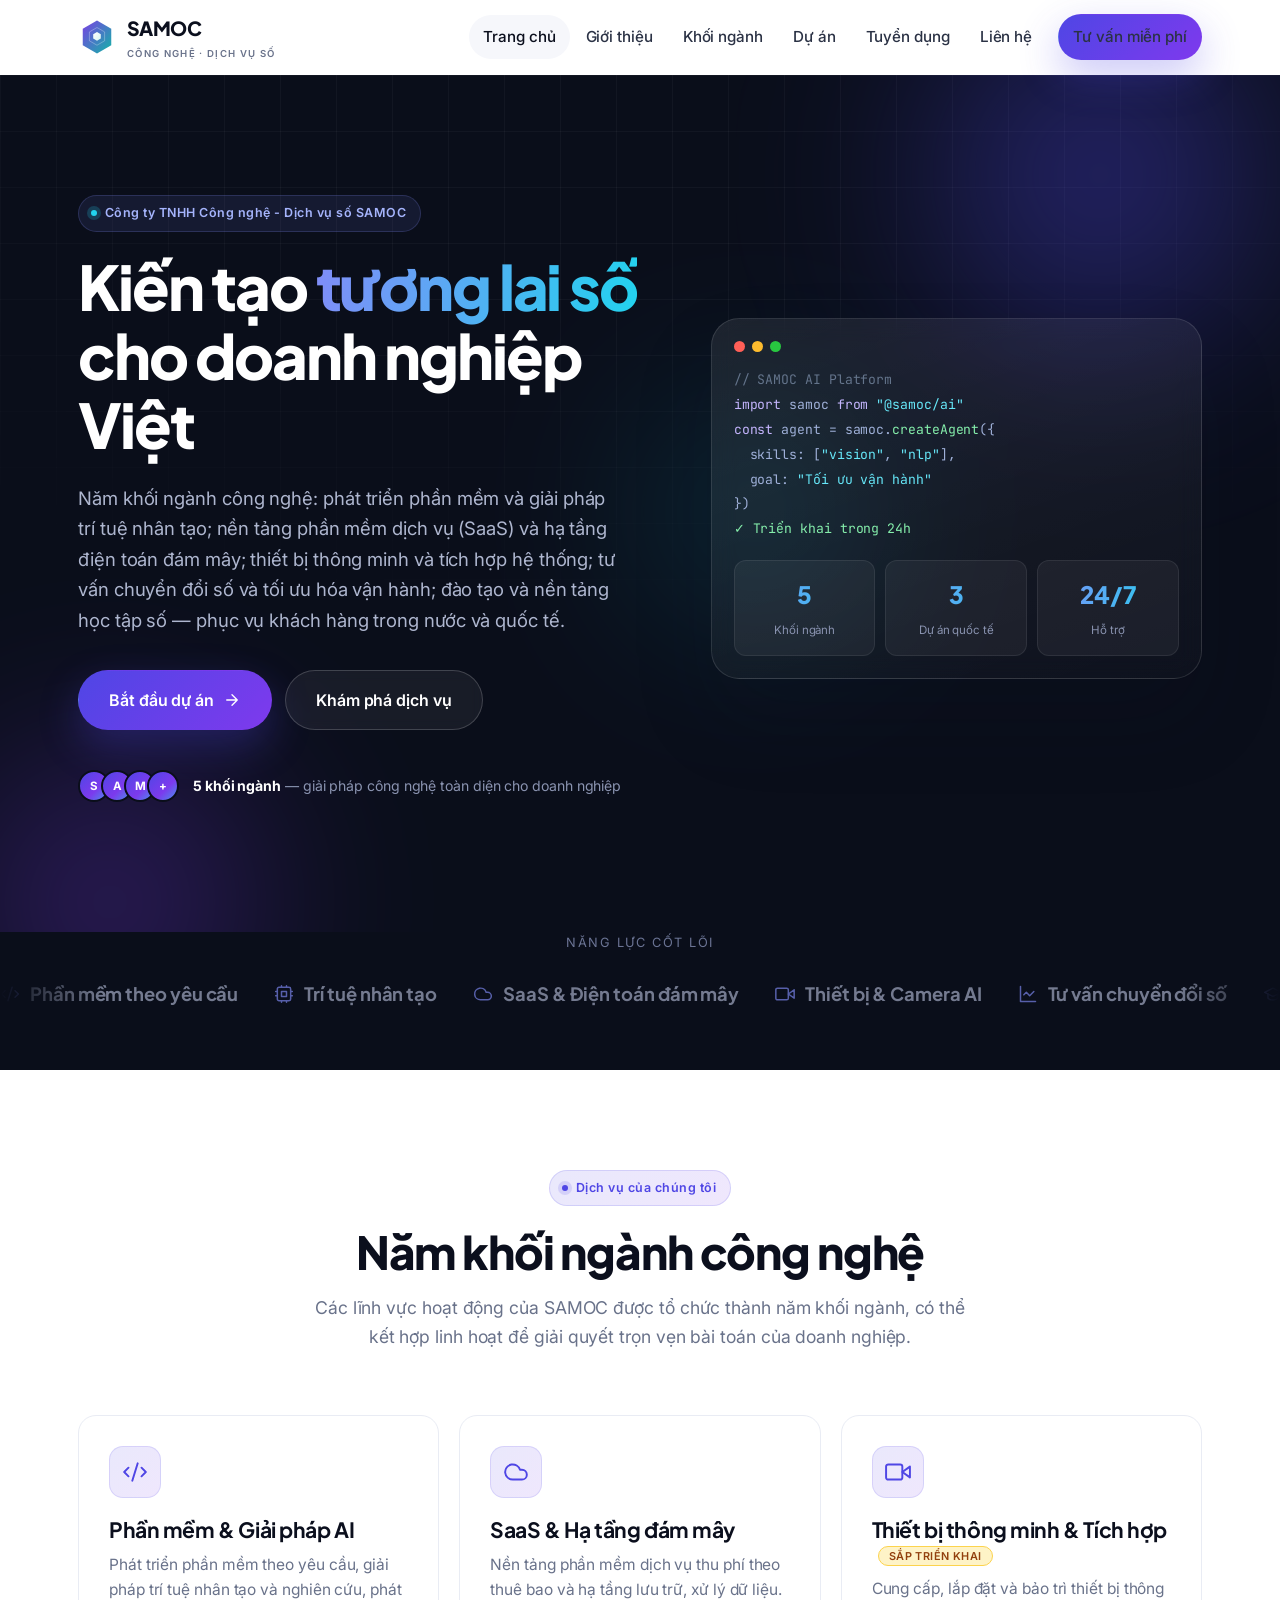
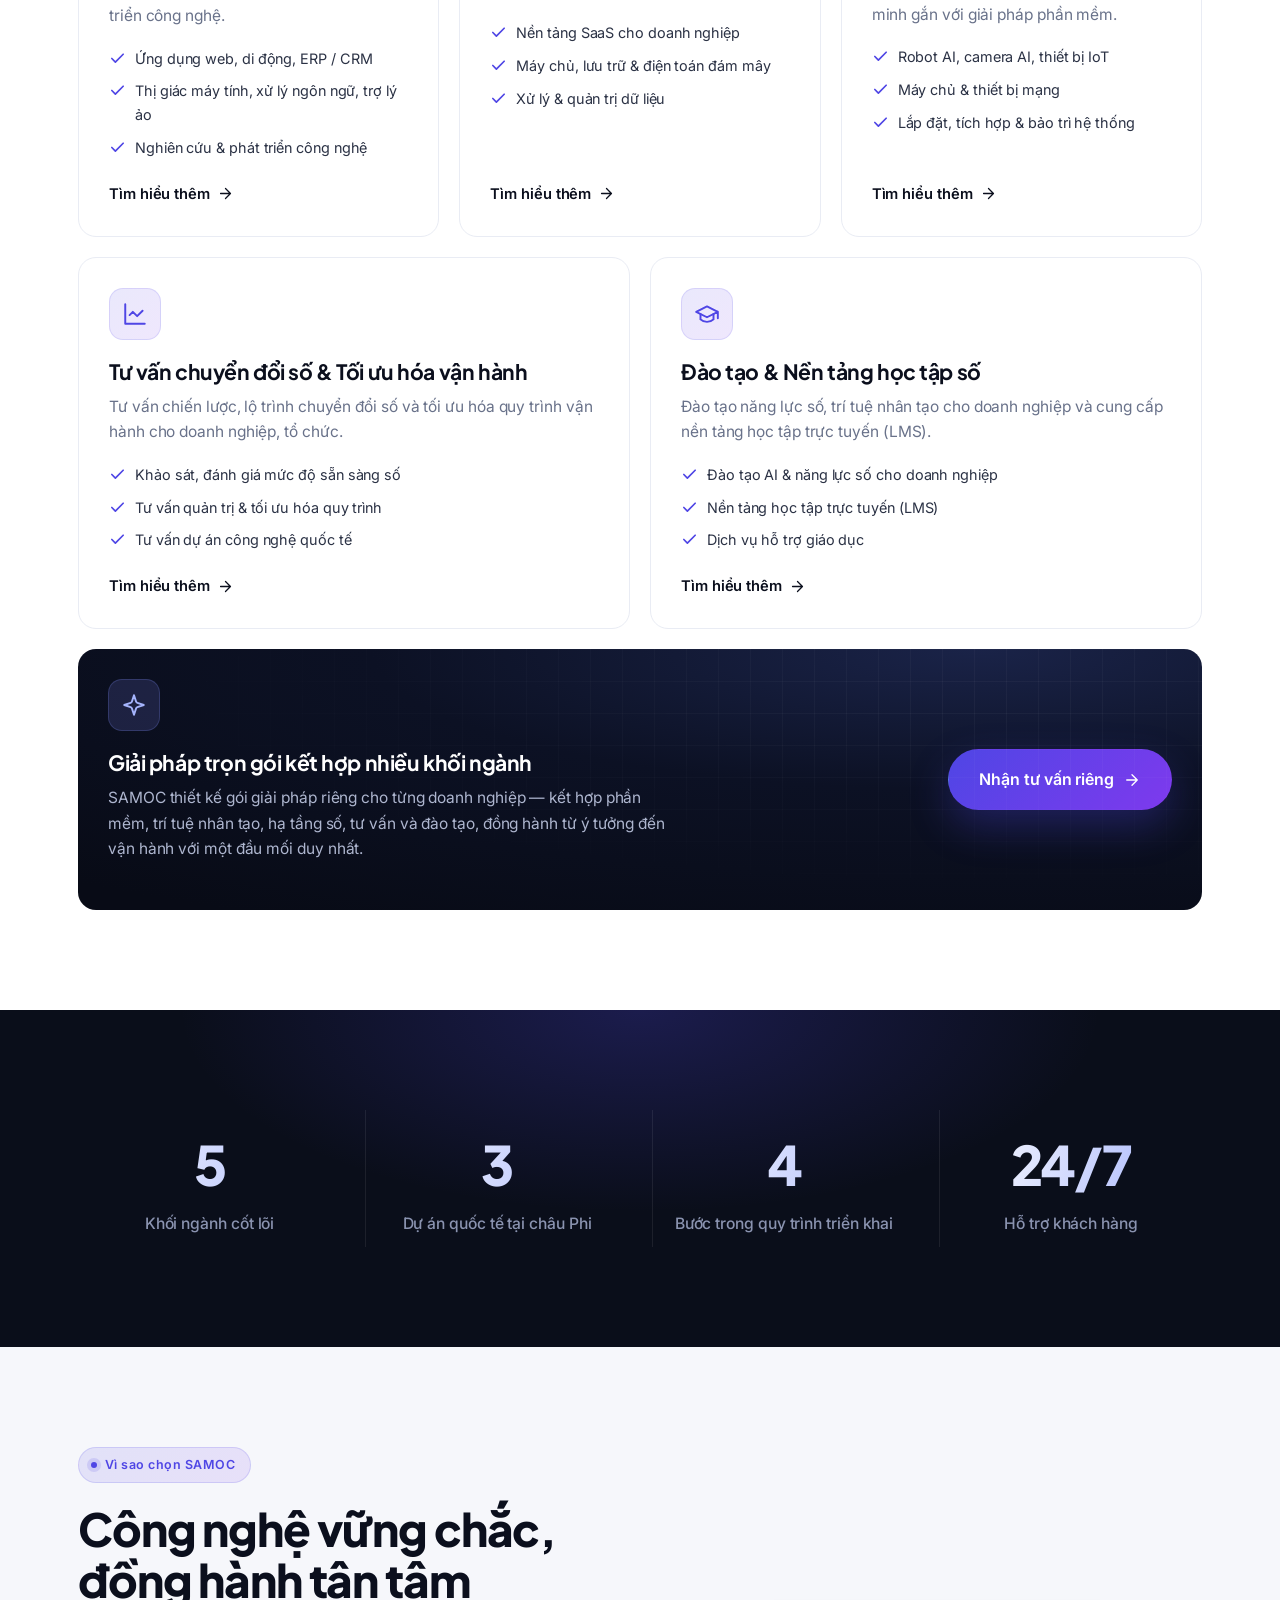
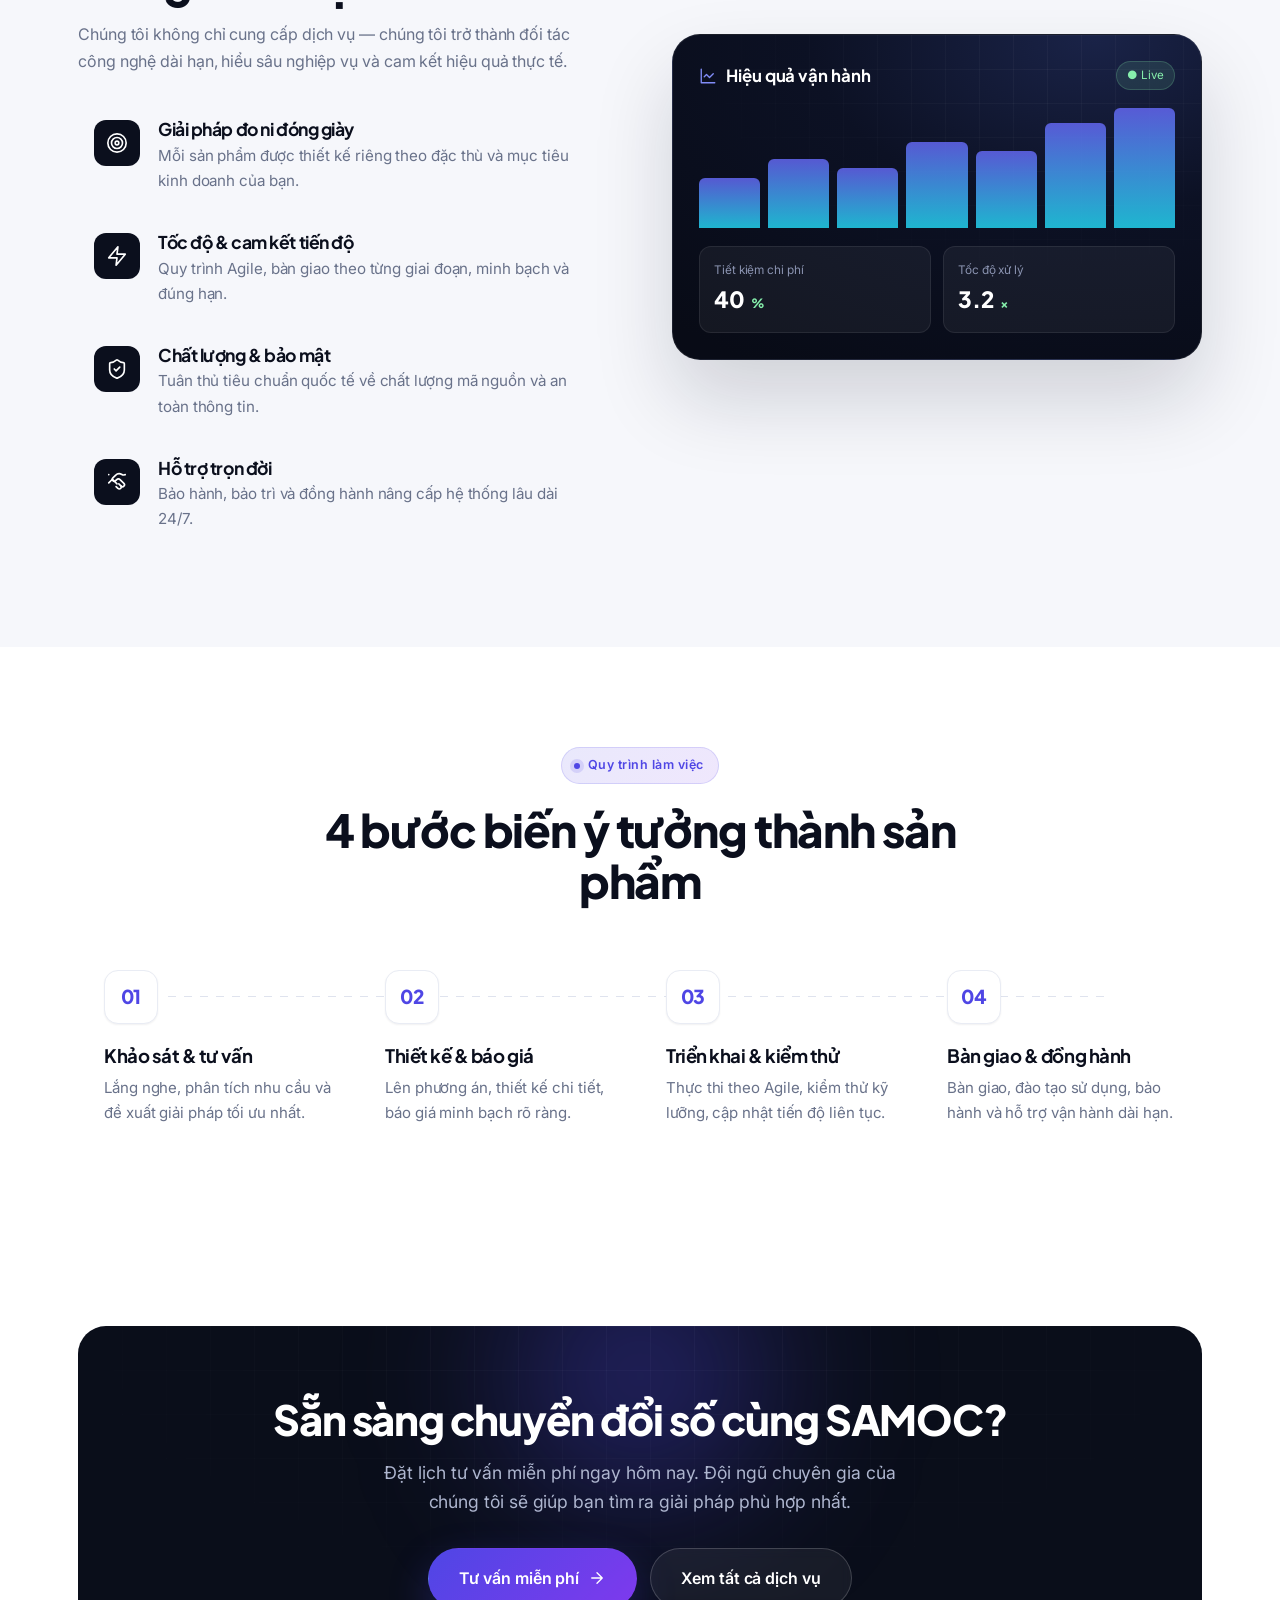
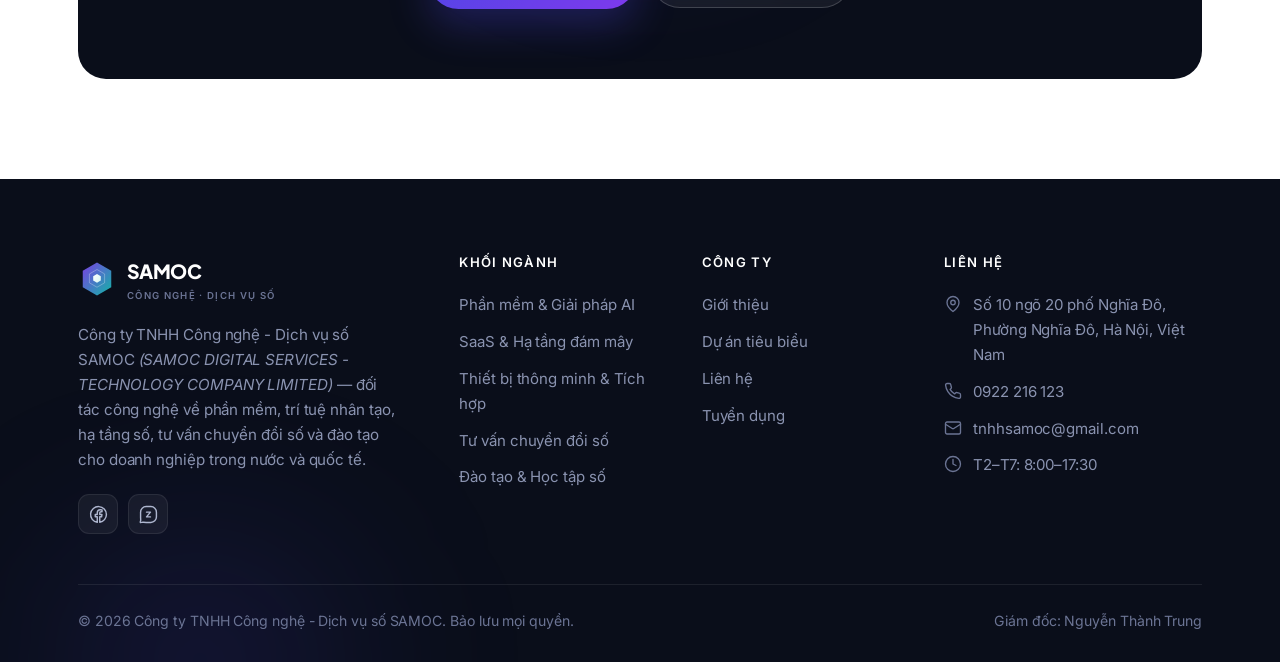
==== samoc-website-main/index.html @ 133b900f "Fix website errors and restructure content into five technology blocks - Remove stray SVG fragments " ====
<!DOCTYPE html>
<html lang="vi">
<head>
  <meta charset="UTF-8" />
  <meta name="viewport" content="width=device-width, initial-scale=1.0" />
  <title>Công ty TNHH Công nghệ - Dịch vụ số SAMOC | Phần mềm · AI · Hạ tầng số · Đào tạo</title>
  <meta name="description" content="Công ty TNHH Công nghệ - Dịch vụ số SAMOC: phát triển phần mềm và giải pháp trí tuệ nhân tạo, nền tảng SaaS và hạ tầng điện toán đám mây, thiết bị thông minh, tư vấn chuyển đổi số và đào tạo. Phục vụ khách hàng trong nước và quốc tế." />
  <link rel="icon" type="image/svg+xml" href="assets/favicon.svg" />
  <meta name="theme-color" content="#0b0f1d" />
  <link rel="canonical" href="https://samocdigital.com/" />
  <meta property="og:type" content="website" />
  <meta property="og:site_name" content="SAMOC" />
  <meta property="og:locale" content="vi_VN" />
  <meta property="og:title" content="Công ty TNHH Công nghệ - Dịch vụ số SAMOC" />
  <meta property="og:description" content="Công ty TNHH Công nghệ - Dịch vụ số SAMOC: phát triển phần mềm và giải pháp trí tuệ nhân tạo, nền tảng SaaS và hạ tầng điện toán đám mây, thiết bị thông minh, tư vấn chuyển đổi số và đào tạo. Phục vụ khách hàng trong nước và quốc tế." />
  <meta property="og:url" content="https://samocdigital.com/" />
  <meta property="og:image" content="https://samocdigital.com/assets/og-image.png" />
  <meta name="twitter:card" content="summary_large_image" />
  <meta name="twitter:title" content="Công ty TNHH Công nghệ - Dịch vụ số SAMOC" />
  <meta name="twitter:description" content="Phần mềm và trí tuệ nhân tạo, SaaS và hạ tầng đám mây, thiết bị thông minh, tư vấn chuyển đổi số, đào tạo — trong nước và quốc tế." />
  <meta name="twitter:image" content="https://samocdigital.com/assets/og-image.png" />
  <link rel="preconnect" href="https://fonts.googleapis.com" />
  <link rel="preconnect" href="https://fonts.gstatic.com" crossorigin />
  <link href="https://fonts.googleapis.com/css2?family=Plus+Jakarta+Sans:wght@500;600;700;800&family=Inter:wght@400;500;600&family=JetBrains+Mono:wght@400;500&display=swap" rel="stylesheet" />
  <link rel="stylesheet" href="assets/css/style.css" />
</head>
<body>

  <!-- HEADER -->
  <header class="site-header">
    <div class="container nav">
      <a href="index.html" class="brand" aria-label="SAMOC trang chủ">
<svg class="logo" viewBox="0 0 120 120" fill="none" xmlns="http://www.w3.org/2000/svg" aria-hidden="true">
  <defs>
    <linearGradient id="tg" x1="0" y1="0" x2="1" y2="1">
      <stop offset="0" stop-color="#7b3fe4"/>
      <stop offset="1" stop-color="#12b5a6"/>
    </linearGradient>
    <linearGradient id="bg" x1="0" y1="0" x2="1" y2="1">
      <stop offset="0" stop-color="#ffffff"/>
      <stop offset="1" stop-color="#d6f5f0"/>
    </linearGradient>
  </defs>
  <polygon points="60,8 105,34 105,86 60,112 15,86 15,34" fill="url(#tg)"/>
  <polygon points="60,30 84,44 84,72 60,86 36,72 36,44" fill="none" stroke="#ffffff" stroke-opacity="0.30" stroke-width="3"/>
  <polygon points="60,44 72,51 72,65 60,72 48,65 48,51" fill="url(#bg)"/>
</svg>
        <span>SAMOC<small>Công nghệ · Dịch vụ số</small></span>
      </a>
      <nav class="nav-links" id="navLinks">
        <a href="index.html" class="active">Trang chủ</a>
        <a href="about.html">Giới thiệu</a>
        <a href="services.html">Khối ngành</a>
        <a href="projects.html">Dự án</a>
        <a href="careers.html">Tuyển dụng</a>
        <a href="contact.html">Liên hệ</a>
        <a href="contact.html#contactForm" class="btn btn-brand nav-cta">Tư vấn miễn phí</a>
      </nav>
      <button class="nav-toggle" id="navToggle" aria-label="Mở menu" aria-expanded="false" aria-controls="navLinks">
        <svg class="icon" viewBox="0 0 24 24"><path d="M4 6h16M4 12h16M4 18h16"/></svg>
      </button>
    </div>
  </header>

  <!-- HERO -->
  <section class="hero">
    <div class="grid-bg"></div>
    <div class="glow g1"></div><div class="glow g2"></div><div class="glow g3"></div>
    <div class="container">
      <div class="hero-grid">
        <div>
          <span class="eyebrow on-dark">Công ty TNHH Công nghệ - Dịch vụ số SAMOC</span>
          <h1>Kiến tạo <span class="grad">tương lai số</span> cho doanh nghiệp Việt</h1>
          <p class="lead">Năm khối ngành công nghệ: phát triển phần mềm và giải pháp trí tuệ nhân tạo; nền tảng phần mềm dịch vụ (SaaS) và hạ tầng điện toán đám mây; thiết bị thông minh và tích hợp hệ thống; tư vấn chuyển đổi số và tối ưu hóa vận hành; đào tạo và nền tảng học tập số — phục vụ khách hàng trong nước và quốc tế.</p>
          <div class="hero-actions">
            <a href="contact.html" class="btn btn-brand btn-lg">Bắt đầu dự án
              <svg class="icon" viewBox="0 0 24 24"><path d="M5 12h14M12 5l7 7-7 7"/></svg></a>
            <a href="services.html" class="btn btn-ghost btn-lg">Khám phá dịch vụ</a>
          </div>
          <div class="hero-trust">
            <div class="avatars"><span>S</span><span>A</span><span>M</span><span>+</span></div>
            <div><b>5 khối ngành</b> — giải pháp công nghệ toàn diện cho doanh nghiệp</div>
          </div>
        </div>
        <div class="hero-visual">
          <div class="hero-card">
            <div class="win-dots"><i></i><i></i><i></i></div>
            <div class="code-line"><span class="c">// SAMOC AI Platform</span></div>
            <div class="code-line"><span class="k">import</span> samoc <span class="k">from</span> <span class="s">"@samoc/ai"</span></div>
            <div class="code-line"><span class="k">const</span> agent = samoc.<span class="f">createAgent</span>({</div>
            <div class="code-line">&nbsp;&nbsp;skills: [<span class="s">"vision"</span>, <span class="s">"nlp"</span>],</div>
            <div class="code-line">&nbsp;&nbsp;goal: <span class="s">"Tối ưu vận hành"</span></div>
            <div class="code-line">})</div>
            <div class="code-line"><span class="f">✓ Triển khai trong 24h</span></div>
            <div class="hero-stats">
              <div><b data-count="5">5</b><small>Khối ngành</small></div>
              <div><b data-count="3">3</b><small>Dự án quốc tế</small></div>
              <div><b data-count="24" data-suffix="/7">24/7</b><small>Hỗ trợ</small></div>
            </div>
          </div>
        </div>
      </div>
    </div>
  </section>

  <!-- LOGOS / CAPABILITIES MARQUEE -->
  <div class="logos-strip">
    <div class="container"><p class="label">Năng lực cốt lõi</p></div>
    <div class="marquee-wrap">
      <div class="marquee">
        <span><svg class="icon" viewBox="0 0 24 24"><path d="m18 16 4-4-4-4M6 8l-4 4 4 4M14.5 4l-5 16"/></svg>Phần mềm theo yêu cầu</span>
        <span><svg class="icon" viewBox="0 0 24 24"><rect x="4" y="4" width="16" height="16" rx="2"/><rect x="9" y="9" width="6" height="6"/><path d="M9 2v2M15 2v2M9 20v2M15 20v2M20 9h2M20 14h2M2 9h2M2 14h2"/></svg>Trí tuệ nhân tạo</span>
        <span><svg class="icon" viewBox="0 0 24 24"><path d="M17.5 19H9a7 7 0 1 1 6.71-9h1.79a4.5 4.5 0 1 1 0 9Z"/></svg>SaaS &amp; Điện toán đám mây</span>
        <span><svg class="icon" viewBox="0 0 24 24"><path d="M23 7l-7 5 7 5V7z"/><rect x="1" y="5" width="15" height="14" rx="2"/></svg>Thiết bị &amp; Camera AI</span>
        <span><svg class="icon" viewBox="0 0 24 24"><path d="M3 3v18h18"/><path d="m19 9-5 5-4-4-3 3"/></svg>Tư vấn chuyển đổi số</span>
        <span><svg class="icon" viewBox="0 0 24 24"><path d="M22 10v6M2 10l10-5 10 5-10 5z"/><path d="M6 12v5c3 3 9 3 12 0v-5"/></svg>Đào tạo năng lực số</span>
        <span><svg class="icon" viewBox="0 0 24 24"><path d="M4 4h16v12H4z"/><path d="M2 20h20M9 8l2 2 4-4"/></svg>ERP / CRM</span>
        <!-- duplicate for seamless loop -->
        <span aria-hidden="true"><svg class="icon" viewBox="0 0 24 24"><path d="m18 16 4-4-4-4M6 8l-4 4 4 4M14.5 4l-5 16"/></svg>Phần mềm theo yêu cầu</span>
        <span aria-hidden="true"><svg class="icon" viewBox="0 0 24 24"><rect x="4" y="4" width="16" height="16" rx="2"/><rect x="9" y="9" width="6" height="6"/><path d="M9 2v2M15 2v2M9 20v2M15 20v2M20 9h2M20 14h2M2 9h2M2 14h2"/></svg>Trí tuệ nhân tạo</span>
        <span aria-hidden="true"><svg class="icon" viewBox="0 0 24 24"><path d="M17.5 19H9a7 7 0 1 1 6.71-9h1.79a4.5 4.5 0 1 1 0 9Z"/></svg>SaaS &amp; Điện toán đám mây</span>
        <span aria-hidden="true"><svg class="icon" viewBox="0 0 24 24"><path d="M23 7l-7 5 7 5V7z"/><rect x="1" y="5" width="15" height="14" rx="2"/></svg>Thiết bị &amp; Camera AI</span>
        <span aria-hidden="true"><svg class="icon" viewBox="0 0 24 24"><path d="M3 3v18h18"/><path d="m19 9-5 5-4-4-3 3"/></svg>Tư vấn chuyển đổi số</span>
        <span aria-hidden="true"><svg class="icon" viewBox="0 0 24 24"><path d="M22 10v6M2 10l10-5 10 5-10 5z"/><path d="M6 12v5c3 3 9 3 12 0v-5"/></svg>Đào tạo năng lực số</span>
        <span aria-hidden="true"><svg class="icon" viewBox="0 0 24 24"><path d="M4 4h16v12H4z"/><path d="M2 20h20M9 8l2 2 4-4"/></svg>ERP / CRM</span>
      </div>
    </div>
  </div>

  <!-- SERVICES (BENTO) -->
  <section id="services">
    <div class="container">
      <div class="section-head reveal">
        <span class="eyebrow">Dịch vụ của chúng tôi</span>
        <h2 class="section-title">Năm khối ngành công nghệ</h2>
        <p>Các lĩnh vực hoạt động của SAMOC được tổ chức thành năm khối ngành, có thể kết hợp linh hoạt để giải quyết trọn vẹn bài toán của doanh nghiệp.</p>
      </div>
      <div class="bento">

        <div class="bento-card span-2 reveal">
          <div class="svc-ic"><svg class="icon" viewBox="0 0 24 24"><path d="m18 16 4-4-4-4M6 8l-4 4 4 4M14.5 4l-5 16"/></svg></div>
          <h3>Phần mềm &amp; Giải pháp AI</h3>
          <p>Phát triển phần mềm theo yêu cầu, giải pháp trí tuệ nhân tạo và nghiên cứu, phát triển công nghệ.</p>
          <ul>
            <li><svg class="icon" viewBox="0 0 24 24"><path d="M20 6 9 17l-5-5"/></svg>Ứng dụng web, di động, ERP / CRM</li>
            <li><svg class="icon" viewBox="0 0 24 24"><path d="M20 6 9 17l-5-5"/></svg>Thị giác máy tính, xử lý ngôn ngữ, trợ lý ảo</li>
            <li><svg class="icon" viewBox="0 0 24 24"><path d="M20 6 9 17l-5-5"/></svg>Nghiên cứu &amp; phát triển công nghệ</li>
          </ul>
          <a href="services.html#software" class="svc-link">Tìm hiểu thêm <svg class="icon" viewBox="0 0 24 24"><path d="M5 12h14M12 5l7 7-7 7"/></svg></a>
        </div>

        <div class="bento-card span-2 reveal" data-delay="1">
          <div class="svc-ic"><svg class="icon" viewBox="0 0 24 24"><path d="M17.5 19H9a7 7 0 1 1 6.71-9h1.79a4.5 4.5 0 1 1 0 9Z"/></svg></div>
          <h3>SaaS &amp; Hạ tầng đám mây</h3>
          <p>Nền tảng phần mềm dịch vụ thu phí theo thuê bao và hạ tầng lưu trữ, xử lý dữ liệu.</p>
          <ul>
            <li><svg class="icon" viewBox="0 0 24 24"><path d="M20 6 9 17l-5-5"/></svg>Nền tảng SaaS cho doanh nghiệp</li>
            <li><svg class="icon" viewBox="0 0 24 24"><path d="M20 6 9 17l-5-5"/></svg>Máy chủ, lưu trữ &amp; điện toán đám mây</li>
            <li><svg class="icon" viewBox="0 0 24 24"><path d="M20 6 9 17l-5-5"/></svg>Xử lý &amp; quản trị dữ liệu</li>
          </ul>
          <a href="services.html#cloud" class="svc-link">Tìm hiểu thêm <svg class="icon" viewBox="0 0 24 24"><path d="M5 12h14M12 5l7 7-7 7"/></svg></a>
        </div>

        <div class="bento-card span-2 reveal" data-delay="2">
          <div class="svc-ic"><svg class="icon" viewBox="0 0 24 24"><path d="M23 7l-7 5 7 5V7z"/><rect x="1" y="5" width="15" height="14" rx="2"/></svg></div>
          <h3>Thiết bị thông minh &amp; Tích hợp <span class="soon">Sắp triển khai</span></h3>
          <p>Cung cấp, lắp đặt và bảo trì thiết bị thông minh gắn với giải pháp phần mềm.</p>
          <ul>
            <li><svg class="icon" viewBox="0 0 24 24"><path d="M20 6 9 17l-5-5"/></svg>Robot AI, camera AI, thiết bị IoT</li>
            <li><svg class="icon" viewBox="0 0 24 24"><path d="M20 6 9 17l-5-5"/></svg>Máy chủ &amp; thiết bị mạng</li>
            <li><svg class="icon" viewBox="0 0 24 24"><path d="M20 6 9 17l-5-5"/></svg>Lắp đặt, tích hợp &amp; bảo trì hệ thống</li>
          </ul>
          <a href="services.html#devices" class="svc-link">Tìm hiểu thêm <svg class="icon" viewBox="0 0 24 24"><path d="M5 12h14M12 5l7 7-7 7"/></svg></a>
        </div>

        <div class="bento-card span-3 reveal">
          <div class="svc-ic"><svg class="icon" viewBox="0 0 24 24"><path d="M3 3v18h18"/><path d="m19 9-5 5-4-4-3 3"/></svg></div>
          <h3>Tư vấn chuyển đổi số &amp; Tối ưu hóa vận hành</h3>
          <p>Tư vấn chiến lược, lộ trình chuyển đổi số và tối ưu hóa quy trình vận hành cho doanh nghiệp, tổ chức.</p>
          <ul>
            <li><svg class="icon" viewBox="0 0 24 24"><path d="M20 6 9 17l-5-5"/></svg>Khảo sát, đánh giá mức độ sẵn sàng số</li>
            <li><svg class="icon" viewBox="0 0 24 24"><path d="M20 6 9 17l-5-5"/></svg>Tư vấn quản trị &amp; tối ưu hóa quy trình</li>
            <li><svg class="icon" viewBox="0 0 24 24"><path d="M20 6 9 17l-5-5"/></svg>Tư vấn dự án công nghệ quốc tế</li>
          </ul>
          <a href="services.html#consulting" class="svc-link">Tìm hiểu thêm <svg class="icon" viewBox="0 0 24 24"><path d="M5 12h14M12 5l7 7-7 7"/></svg></a>
        </div>

        <div class="bento-card span-3 reveal" data-delay="1">
          <div class="svc-ic"><svg class="icon" viewBox="0 0 24 24"><path d="M22 10v6M2 10l10-5 10 5-10 5z"/><path d="M6 12v5c3 3 9 3 12 0v-5"/></svg></div>
          <h3>Đào tạo &amp; Nền tảng học tập số</h3>
          <p>Đào tạo năng lực số, trí tuệ nhân tạo cho doanh nghiệp và cung cấp nền tảng học tập trực tuyến (LMS).</p>
          <ul>
            <li><svg class="icon" viewBox="0 0 24 24"><path d="M20 6 9 17l-5-5"/></svg>Đào tạo AI &amp; năng lực số cho doanh nghiệp</li>
            <li><svg class="icon" viewBox="0 0 24 24"><path d="M20 6 9 17l-5-5"/></svg>Nền tảng học tập trực tuyến (LMS)</li>
            <li><svg class="icon" viewBox="0 0 24 24"><path d="M20 6 9 17l-5-5"/></svg>Dịch vụ hỗ trợ giáo dục</li>
          </ul>
          <a href="services.html#education" class="svc-link">Tìm hiểu thêm <svg class="icon" viewBox="0 0 24 24"><path d="M5 12h14M12 5l7 7-7 7"/></svg></a>
        </div>

        <div class="bento-card span-6 dark reveal" style="flex-direction:row;align-items:center;justify-content:space-between;gap:24px;flex-wrap:wrap">
          <div style="max-width:560px">
            <div class="svc-ic"><svg class="icon" viewBox="0 0 24 24"><path d="m12 3-1.9 5.8a2 2 0 0 1-1.3 1.3L3 12l5.8 1.9a2 2 0 0 1 1.3 1.3L12 21l1.9-5.8a2 2 0 0 1 1.3-1.3L21 12l-5.8-1.9a2 2 0 0 1-1.3-1.3z"/></svg></div>
            <h3>Giải pháp trọn gói kết hợp nhiều khối ngành</h3>
            <p>SAMOC thiết kế gói giải pháp riêng cho từng doanh nghiệp — kết hợp phần mềm, trí tuệ nhân tạo, hạ tầng số, tư vấn và đào tạo, đồng hành từ ý tưởng đến vận hành với một đầu mối duy nhất.</p>
          </div>
          <a href="contact.html" class="btn btn-brand btn-lg">Nhận tư vấn riêng
            <svg class="icon" viewBox="0 0 24 24"><path d="M5 12h14M12 5l7 7-7 7"/></svg></a>
        </div>

      </div>
    </div>
  </section>

  <!-- STATS -->
  <section class="stats-band">
    <div class="glow-band"></div>
    <div class="container">
      <div class="stats-grid">
        <div class="stat reveal"><b data-count="5">5</b><span>Khối ngành cốt lõi</span></div>
        <div class="stat reveal" data-delay="1"><b data-count="3">3</b><span>Dự án quốc tế tại châu Phi</span></div>
        <div class="stat reveal" data-delay="2"><b data-count="4">4</b><span>Bước trong quy trình triển khai</span></div>
        <div class="stat reveal" data-delay="3"><b data-count="24" data-suffix="/7">24/7</b><span>Hỗ trợ khách hàng</span></div>
      </div>
    </div>
  </section>

  <!-- WHY US -->
  <section style="background:var(--c-bg-soft)">
    <div class="container">
      <div class="split">
        <div class="reveal">
          <span class="eyebrow">Vì sao chọn SAMOC</span>
          <h2 class="section-title">Công nghệ vững chắc, đồng hành tận tâm</h2>
          <p style="margin-top:16px">Chúng tôi không chỉ cung cấp dịch vụ — chúng tôi trở thành đối tác công nghệ dài hạn, hiểu sâu nghiệp vụ và cam kết hiệu quả thực tế.</p>
          <div class="feature-list">
            <div class="feature-item">
              <div class="fi-icon"><svg class="icon" viewBox="0 0 24 24"><circle cx="12" cy="12" r="10"/><circle cx="12" cy="12" r="6"/><circle cx="12" cy="12" r="2"/></svg></div>
              <div><h4>Giải pháp đo ni đóng giày</h4><p>Mỗi sản phẩm được thiết kế riêng theo đặc thù và mục tiêu kinh doanh của bạn.</p></div>
            </div>
            <div class="feature-item">
              <div class="fi-icon"><svg class="icon" viewBox="0 0 24 24"><path d="M13 2 3 14h9l-1 8 10-12h-9z"/></svg></div>
              <div><h4>Tốc độ &amp; cam kết tiến độ</h4><p>Quy trình Agile, bàn giao theo từng giai đoạn, minh bạch và đúng hạn.</p></div>
            </div>
            <div class="feature-item">
              <div class="fi-icon"><svg class="icon" viewBox="0 0 24 24"><path d="M20 13c0 5-3.5 7.5-7.66 8.95a1 1 0 0 1-.67-.01C7.5 20.5 4 18 4 13V6a1 1 0 0 1 1-1c2 0 4.5-1.2 6.24-2.72a1.17 1.17 0 0 1 1.52 0C14.51 3.81 17 5 19 5a1 1 0 0 1 1 1z"/><path d="m9 12 2 2 4-4"/></svg></div>
              <div><h4>Chất lượng &amp; bảo mật</h4><p>Tuân thủ tiêu chuẩn quốc tế về chất lượng mã nguồn và an toàn thông tin.</p></div>
            </div>
            <div class="feature-item">
              <div class="fi-icon"><svg class="icon" viewBox="0 0 24 24"><path d="m11 17 2 2a1 1 0 1 0 3-3"/><path d="m14 14 2.5 2.5a1 1 0 1 0 3-3l-3.88-3.88a3 3 0 0 0-4.24 0l-.88.88a1 1 0 1 1-3-3l2.81-2.81a5.79 5.79 0 0 1 7.06-.87l.47.28a2 2 0 0 0 1.42.25L21 4"/><path d="M3 4h.01M3 13l4-4 5 5"/></svg></div>
              <div><h4>Hỗ trợ trọn đời</h4><p>Bảo hành, bảo trì và đồng hành nâng cấp hệ thống lâu dài 24/7.</p></div>
            </div>
          </div>
        </div>
        <div class="reveal" data-delay="1">
          <div class="showcase">
            <div class="grid-bg"></div>
            <div class="showcase-inner">
              <div class="sc-row">
                <span class="t"><svg class="icon" viewBox="0 0 24 24"><path d="M3 3v18h18"/><path d="m19 9-5 5-4-4-3 3"/></svg>Hiệu quả vận hành</span>
                <span class="sc-pill">● Live</span>
              </div>
              <div class="sc-bars">
                <i style="height:42%"></i><i style="height:58%"></i><i style="height:50%"></i><i style="height:72%"></i><i style="height:64%"></i><i style="height:88%"></i><i style="height:100%"></i>
              </div>
              <div class="sc-cards">
                <div class="sc-mini"><span>Tiết kiệm chi phí</span><b>40<em>%</em></b></div>
                <div class="sc-mini"><span>Tốc độ xử lý</span><b>3.2<em>×</em></b></div>
              </div>
            </div>
          </div>
        </div>
      </div>
    </div>
  </section>

  <!-- PROCESS -->
  <section>
    <div class="container">
      <div class="section-head reveal">
        <span class="eyebrow">Quy trình làm việc</span>
        <h2 class="section-title">4 bước biến ý tưởng thành sản phẩm</h2>
      </div>
      <div class="process-grid">
        <div class="process-line"></div>
        <div class="process-step reveal"><div class="num">01</div><h4>Khảo sát &amp; tư vấn</h4><p>Lắng nghe, phân tích nhu cầu và đề xuất giải pháp tối ưu nhất.</p></div>
        <div class="process-step reveal" data-delay="1"><div class="num">02</div><h4>Thiết kế &amp; báo giá</h4><p>Lên phương án, thiết kế chi tiết, báo giá minh bạch rõ ràng.</p></div>
        <div class="process-step reveal" data-delay="2"><div class="num">03</div><h4>Triển khai &amp; kiểm thử</h4><p>Thực thi theo Agile, kiểm thử kỹ lưỡng, cập nhật tiến độ liên tục.</p></div>
        <div class="process-step reveal" data-delay="3"><div class="num">04</div><h4>Bàn giao &amp; đồng hành</h4><p>Bàn giao, đào tạo sử dụng, bảo hành và hỗ trợ vận hành dài hạn.</p></div>
      </div>
    </div>
  </section>

  <!-- TESTIMONIALS — tạm ẩn cho tới khi có phản hồi khách hàng thật -->

  <!-- CTA -->
  <section>
    <div class="container">
      <div class="cta-band reveal">
        <div class="grid-bg"></div><div class="glow"></div>
        <h2>Sẵn sàng chuyển đổi số cùng SAMOC?</h2>
        <p>Đặt lịch tư vấn miễn phí ngay hôm nay. Đội ngũ chuyên gia của chúng tôi sẽ giúp bạn tìm ra giải pháp phù hợp nhất.</p>
        <div class="cta-actions">
          <a href="contact.html" class="btn btn-brand btn-lg">Tư vấn miễn phí
            <svg class="icon" viewBox="0 0 24 24"><path d="M5 12h14M12 5l7 7-7 7"/></svg></a>
          <a href="services.html" class="btn btn-ghost btn-lg">Xem tất cả dịch vụ</a>
        </div>
      </div>
    </div>
  </section>

  <!-- FOOTER -->
  <footer class="site-footer">
    <div class="glow"></div>
    <div class="container">
      <div class="footer-grid">
        <div class="footer-about">
          <a href="index.html" class="brand">
<svg class="logo" viewBox="0 0 120 120" fill="none" aria-hidden="true"><defs><linearGradient id="tgf" x1="0" y1="0" x2="1" y2="1"><stop offset="0" stop-color="#7b3fe4"/><stop offset="1" stop-color="#12b5a6"/></linearGradient><linearGradient id="bgf" x1="0" y1="0" x2="1" y2="1"><stop offset="0" stop-color="#ffffff"/><stop offset="1" stop-color="#d6f5f0"/></linearGradient></defs><polygon points="60,8 105,34 105,86 60,112 15,86 15,34" fill="url(#tgf)"/><polygon points="60,30 84,44 84,72 60,86 36,72 36,44" fill="none" stroke="#ffffff" stroke-opacity="0.30" stroke-width="3"/><polygon points="60,44 72,51 72,65 60,72 48,65 48,51" fill="url(#bgf)"/></svg>
            <span>SAMOC<small>Công nghệ · Dịch vụ số</small></span>
          </a>
          <p>Công ty TNHH Công nghệ - Dịch vụ số SAMOC <em>(SAMOC DIGITAL SERVICES - TECHNOLOGY COMPANY LIMITED)</em> — đối tác công nghệ về phần mềm, trí tuệ nhân tạo, hạ tầng số, tư vấn chuyển đổi số và đào tạo cho doanh nghiệp trong nước và quốc tế.</p>
          <div class="socials">
            <a href="https://www.facebook.com/samocdigital/" target="_blank" rel="noopener noreferrer" aria-label="Facebook SAMOC"><svg class="icon" viewBox="0 0 24 24" fill="currentColor" stroke="none"><path d="M22 12a10 10 0 1 0-11.56 9.88v-6.99H7.9V12h2.54V9.8c0-2.5 1.49-3.89 3.78-3.89 1.09 0 2.24.2 2.24.2v2.46h-1.26c-1.24 0-1.63.77-1.63 1.56V12h2.78l-.44 2.89h-2.34v6.99A10 10 0 0 0 22 12z"/></svg></a>
            <a href="https://zalo.me/3719155942943261749" target="_blank" rel="noopener noreferrer" aria-label="Zalo SAMOC"><svg class="icon" viewBox="0 0 24 24" fill="none" stroke="currentColor" stroke-width="1.8" stroke-linecap="round" stroke-linejoin="round"><path d="M9 2H15A7 7 0 0 1 22 9V15A7 7 0 0 1 15 22H9C5.6 22 3.9 21.3 2.6 22.1C1.9 22.5 1.3 21.8 1.7 21.1C2.6 19.6 2 18.2 2 15V9A7 7 0 0 1 9 2Z"/><path d="M9.5 9H14.5L9.5 15H14.5"/></svg></a>
          </div>
        </div>
        <div class="footer-col"><h5>Khối ngành</h5>
          <a href="services.html#software">Phần mềm &amp; Giải pháp AI</a>
          <a href="services.html#cloud">SaaS &amp; Hạ tầng đám mây</a>
          <a href="services.html#devices">Thiết bị thông minh &amp; Tích hợp</a>
          <a href="services.html#consulting">Tư vấn chuyển đổi số</a>
          <a href="services.html#education">Đào tạo &amp; Học tập số</a>
        </div>
        <div class="footer-col"><h5>Công ty</h5>
          <a href="about.html">Giới thiệu</a>
          <a href="projects.html">Dự án tiêu biểu</a>
          <a href="contact.html">Liên hệ</a>
          <a href="careers.html">Tuyển dụng</a>
        </div>
        <div class="footer-col footer-contact"><h5>Liên hệ</h5>
          <ul>
            <li><svg class="icon" viewBox="0 0 24 24"><path d="M20 10c0 6-8 12-8 12s-8-6-8-12a8 8 0 0 1 16 0Z"/><circle cx="12" cy="10" r="3"/></svg><span>Số 10 ngõ 20 phố Nghĩa Đô, Phường Nghĩa Đô, Hà Nội, Việt Nam</span></li>
            <li><svg class="icon" viewBox="0 0 24 24"><path d="M22 16.92v3a2 2 0 0 1-2.18 2 19.79 19.79 0 0 1-8.63-3.07 19.5 19.5 0 0 1-6-6 19.79 19.79 0 0 1-3.07-8.67A2 2 0 0 1 4.11 2h3a2 2 0 0 1 2 1.72c.13.96.36 1.9.7 2.81a2 2 0 0 1-.45 2.11L8.09 9.91a16 16 0 0 0 6 6l1.27-1.27a2 2 0 0 1 2.11-.45c.91.34 1.85.57 2.81.7A2 2 0 0 1 22 16.92z"/></svg><a href="tel:0922216123">0922 216 123</a></li>
            <li><svg class="icon" viewBox="0 0 24 24"><rect width="20" height="16" x="2" y="4" rx="2"/><path d="m22 7-8.97 5.7a1.94 1.94 0 0 1-2.06 0L2 7"/></svg><a href="mailto:tnhhsamoc@gmail.com">tnhhsamoc@gmail.com</a></li>
            <li><svg class="icon" viewBox="0 0 24 24"><circle cx="12" cy="12" r="10"/><path d="M12 6v6l4 2"/></svg><span>T2–T7: 8:00–17:30</span></li>
          </ul>
        </div>
      </div>
      <div class="footer-bottom">
        <span>© <span id="year">2026</span> Công ty TNHH Công nghệ - Dịch vụ số SAMOC. Bảo lưu mọi quyền.</span>
        <span>Giám đốc: Nguyễn Thành Trung</span>
      </div>
    </div>
  </footer>

  <script src="assets/js/main.js"></script>
</body>
</html>
---- samoc-website-main/assets/css/style.css ----
/* ============================================================
   SAMOC Technology — Professional Design System v2
   Type: Plus Jakarta Sans (display) · Inter (body) · JetBrains Mono
   ============================================================ */

:root {
  /* Brand */
  --c-primary: #4f46e5;        /* indigo 600 */
  --c-primary-2: #6366f1;
  --c-primary-dark: #3730a3;
  --c-violet: #7c3aed;
  --c-cyan: #22d3ee;

  /* Ink / text */
  --c-ink: #0b0f1d;
  --c-ink-2: #11162a;
  --c-text: #2b3245;
  --c-muted: #69728a;
  --c-faint: #98a1b6;

  /* Surfaces */
  --c-bg: #ffffff;
  --c-bg-soft: #f6f7fb;
  --c-bg-soft-2: #eef1f8;
  --c-dark: #0a0e1a;
  --c-line: #e9ecf4;
  --c-line-2: #dfe3ee;

  /* Gradients */
  --grad-brand: linear-gradient(135deg, #4f46e5 0%, #7c3aed 60%, #22d3ee 130%);
  --grad-brand-soft: linear-gradient(135deg, rgba(79,70,229,.12), rgba(124,58,237,.12));
  --grad-dark: radial-gradient(120% 120% at 80% 0%, #1a2348 0%, #0c1124 45%, #080b16 100%);

  /* Shadow */
  --shadow-xs: 0 1px 2px rgba(13,18,38,.06);
  --shadow-sm: 0 4px 14px rgba(13,18,38,.06);
  --shadow-md: 0 18px 40px rgba(13,18,38,.10);
  --shadow-lg: 0 40px 80px rgba(13,18,38,.16);
  --shadow-brand: 0 16px 40px rgba(79,70,229,.30);

  --radius: 18px;
  --radius-sm: 12px;
  --radius-lg: 28px;
  --radius-pill: 100px;

  --maxw: 1180px;
  --font-display: "Plus Jakarta Sans", "Segoe UI", system-ui, sans-serif;
  --font-body: "Inter", "Segoe UI", system-ui, -apple-system, sans-serif;
  --font-mono: "JetBrains Mono", "Consolas", monospace;
  --ease: cubic-bezier(.22,.61,.36,1);
}

* { margin: 0; padding: 0; box-sizing: border-box; }
html { scroll-behavior: smooth; -webkit-text-size-adjust: 100%; }
body {
  font-family: var(--font-body);
  color: var(--c-text);
  background: var(--c-bg);
  line-height: 1.65;
  font-size: 16px;
  letter-spacing: -.005em;
  -webkit-font-smoothing: antialiased;
  text-rendering: optimizeLegibility;
  overflow-x: hidden;
}
a { color: inherit; text-decoration: none; }
img, svg { display: block; max-width: 100%; }
ul { list-style: none; }
::selection { background: rgba(79,70,229,.18); }

.container { width: 100%; max-width: var(--maxw); margin: 0 auto; padding: 0 28px; }
section { padding: 100px 0; position: relative; }

h1, h2, h3, h4, h5 { font-family: var(--font-display); line-height: 1.12; color: var(--c-ink); font-weight: 700; letter-spacing: -.025em; }
h2.section-title { font-size: clamp(1.9rem, 3.6vw, 2.85rem); font-weight: 800; }
p { color: var(--c-muted); }

/* Icons */
.icon { width: 24px; height: 24px; stroke: currentColor; stroke-width: 1.8; fill: none; stroke-linecap: round; stroke-linejoin: round; flex: none; }

/* Eyebrow */
.eyebrow {
  display: inline-flex; align-items: center; gap: 8px;
  font-family: var(--font-body);
  font-size: .78rem; font-weight: 600; letter-spacing: .04em;
  color: var(--c-primary);
  background: var(--grad-brand-soft);
  border: 1px solid rgba(79,70,229,.16);
  padding: 7px 14px 7px 12px; border-radius: var(--radius-pill); margin-bottom: 20px;
}
.eyebrow::before { content: ""; width: 6px; height: 6px; border-radius: 50%; background: var(--c-primary); box-shadow: 0 0 0 4px rgba(79,70,229,.15); }
.eyebrow.on-dark { color: #a5b4fc; background: rgba(129,140,248,.1); border-color: rgba(129,140,248,.2); }
.eyebrow.on-dark::before { background: var(--c-cyan); box-shadow: 0 0 0 4px rgba(34,211,238,.2); }

.section-head { text-align: center; max-width: 680px; margin: 0 auto 64px; }
.section-head p { font-size: 1.1rem; margin-top: 16px; }

/* Buttons */
.btn {
  display: inline-flex; align-items: center; justify-content: center; gap: 9px;
  padding: 13px 24px; border-radius: var(--radius-pill); font-weight: 600;
  font-size: .96rem; font-family: var(--font-body); cursor: pointer; border: 1px solid transparent;
  transition: transform .25s var(--ease), box-shadow .25s var(--ease), background .2s, border-color .2s, color .2s;
  white-space: nowrap;
}
.btn .icon { width: 18px; height: 18px; }
.btn-primary { background: var(--c-ink); color: #fff; box-shadow: var(--shadow-sm); }
.btn-primary:hover { transform: translateY(-2px); box-shadow: var(--shadow-md); background: #161c30; }
.btn-brand { background: var(--grad-brand); color: #fff; box-shadow: var(--shadow-brand); background-size: 160% 160%; }
.btn-brand:hover { transform: translateY(-2px); box-shadow: 0 22px 48px rgba(79,70,229,.42); }
.btn-ghost { background: rgba(255,255,255,.06); color: #fff; border-color: rgba(255,255,255,.18); backdrop-filter: blur(6px); }
.btn-ghost:hover { background: rgba(255,255,255,.14); border-color: rgba(255,255,255,.3); }
.btn-outline { background: #fff; color: var(--c-ink); border-color: var(--c-line-2); }
.btn-outline:hover { border-color: var(--c-ink); transform: translateY(-2px); box-shadow: var(--shadow-sm); }
.btn-lg { padding: 16px 30px; font-size: 1rem; }

/* ============================================================
   Header
   ============================================================ */
.site-header {
  position: sticky; top: 0; z-index: 100;
  background: rgba(255,255,255,.72);
  backdrop-filter: saturate(180%) blur(18px);
  border-bottom: 1px solid transparent;
  transition: border-color .3s, background .3s;
}
.site-header.scrolled { border-bottom-color: var(--c-line); background: rgba(255,255,255,.88); }
.nav { display: flex; align-items: center; justify-content: space-between; height: 74px; }
.brand { display: flex; align-items: center; gap: 11px; font-family: var(--font-display); font-weight: 800; font-size: 1.22rem; color: var(--c-ink); letter-spacing: -.03em; }
.brand .logo { width: 38px; height: 38px; flex: none; }
.brand small { display: block; font-family: var(--font-body); font-size: .6rem; font-weight: 600; letter-spacing: .14em; color: var(--c-muted); text-transform: uppercase; margin-top: 1px; }
.nav-links { display: flex; align-items: center; gap: 2px; }
.nav-links > a { padding: 9px 14px; border-radius: var(--radius-pill); font-weight: 500; font-size: .95rem; color: var(--c-text); white-space: nowrap; transition: background .2s, color .2s; }
.nav-links > a:hover, .nav-links > a.active { background: var(--c-bg-soft); color: var(--c-ink); }
.nav-cta { margin-left: 10px; }
.nav-toggle { display: none; background: none; border: none; cursor: pointer; color: var(--c-ink); padding: 6px; }
.nav-toggle .icon { width: 26px; height: 26px; }

/* ============================================================
   Hero
   ============================================================ */
.hero { position: relative; background: var(--c-dark); color: #fff; overflow: hidden; padding: 120px 0 130px; }
.hero .grid-bg, .page-hero .grid-bg {
  position: absolute; inset: 0;
  background-image:
    linear-gradient(rgba(255,255,255,.035) 1px, transparent 1px),
    linear-gradient(90deg, rgba(255,255,255,.035) 1px, transparent 1px);
  background-size: 56px 56px;
  mask-image: radial-gradient(120% 90% at 50% 0%, #000 30%, transparent 75%);
}
.hero .glow {
  position: absolute; border-radius: 50%; filter: blur(90px); opacity: .55; pointer-events: none;
}
.hero .glow.g1 { width: 520px; height: 520px; top: -160px; right: -80px; background: radial-gradient(circle, #4f46e5, transparent 65%); }
.hero .glow.g2 { width: 460px; height: 460px; bottom: -200px; left: -120px; background: radial-gradient(circle, #7c3aed, transparent 65%); opacity: .45; }
.hero .glow.g3 { width: 360px; height: 360px; top: 30%; left: 45%; background: radial-gradient(circle, #22d3ee, transparent 65%); opacity: .22; }
.hero .container { position: relative; z-index: 2; }
.hero-grid { display: grid; grid-template-columns: 1.08fr .92fr; gap: 56px; align-items: center; }
.hero h1 { color: #fff; font-size: clamp(2.4rem, 5.2vw, 3.85rem); font-weight: 800; letter-spacing: -.035em; }
.hero h1 .grad { background: linear-gradient(100deg, #818cf8, #22d3ee); -webkit-background-clip: text; background-clip: text; color: transparent; }
.hero p.lead { color: #aeb6cf; font-size: 1.16rem; margin: 24px 0 34px; max-width: 540px; }
.hero-actions { display: flex; gap: 13px; flex-wrap: wrap; margin-bottom: 40px; }
.hero-trust { display: flex; align-items: center; gap: 14px; color: #8a93b0; font-size: .88rem; }
.hero-trust .avatars { display: flex; }
.hero-trust .avatars span { width: 32px; height: 32px; border-radius: 50%; border: 2px solid var(--c-dark); margin-left: -9px; background: var(--grad-brand); display: grid; place-items: center; font-size: .72rem; font-weight: 700; color: #fff; }
.hero-trust .avatars span:first-child { margin-left: 0; }
.hero-trust b { color: #fff; }

/* Hero card (glass) */
.hero-visual { position: relative; }
.hero-card {
  background: linear-gradient(160deg, rgba(255,255,255,.08), rgba(255,255,255,.02));
  border: 1px solid rgba(255,255,255,.12);
  border-radius: var(--radius-lg); padding: 22px; backdrop-filter: blur(12px);
  box-shadow: var(--shadow-lg); position: relative;
}
.hero-card .win-dots { display: flex; gap: 7px; margin-bottom: 16px; }
.hero-card .win-dots i { width: 11px; height: 11px; border-radius: 50%; background: rgba(255,255,255,.2); }
.hero-card .win-dots i:nth-child(1){ background:#ff5f57; } .hero-card .win-dots i:nth-child(2){ background:#febc2e; } .hero-card .win-dots i:nth-child(3){ background:#28c840; }
.code-line { font-family: var(--font-mono); font-size: .82rem; line-height: 1.9; color: #9fb0d8; }
.code-line .k { color: #c4b5fd; } .code-line .s { color: #67e8f9; } .code-line .f { color: #86efac; } .code-line .c { color: #64748b; }
.hero-stats { display: grid; grid-template-columns: repeat(3,1fr); gap: 10px; margin-top: 18px; }
.hero-stats div { text-align: center; background: rgba(255,255,255,.05); border-radius: var(--radius-sm); padding: 14px 6px; border: 1px solid rgba(255,255,255,.08); }
.hero-stats b { display: block; font-family: var(--font-display); font-size: 1.5rem; font-weight: 800; background: linear-gradient(100deg,#818cf8,#22d3ee); -webkit-background-clip: text; background-clip: text; color: transparent; }
.hero-stats small { color: #8a93b0; font-size: .72rem; }

/* Marquee */
.logos-strip { background: var(--c-dark); padding: 0 0 60px; overflow: hidden; }
.logos-strip .label { text-align: center; color: #6b7494; font-size: .8rem; letter-spacing: .12em; text-transform: uppercase; margin-bottom: 26px; }
.marquee { display: flex; gap: 56px; width: max-content; animation: scroll 28s linear infinite; }
.marquee span { color: #aeb6cf; font-family: var(--font-display); font-weight: 700; font-size: 1.15rem; opacity: .65; white-space: nowrap; display: flex; align-items: center; gap: 10px; }
.marquee span .icon { width: 20px; height: 20px; color: #818cf8; }
.marquee-wrap { display: flex; overflow: hidden; mask-image: linear-gradient(90deg, transparent, #000 8%, #000 92%, transparent); }
@keyframes scroll { to { transform: translateX(-50%); } }

/* ============================================================
   Bento services
   ============================================================ */
.bento { display: grid; grid-template-columns: repeat(6, 1fr); gap: 20px; }
.bento-card {
  background: var(--c-bg); border: 1px solid var(--c-line); border-radius: var(--radius);
  padding: 30px; position: relative; overflow: hidden; transition: transform .3s var(--ease), box-shadow .3s var(--ease), border-color .3s;
  display: flex; flex-direction: column;
}
.bento-card::before {
  content: ""; position: absolute; inset: 0; opacity: 0; transition: opacity .35s;
  background: radial-gradient(380px circle at var(--mx,80%) var(--my,0%), rgba(79,70,229,.07), transparent 60%);
}
.bento-card:hover { transform: translateY(-5px); box-shadow: var(--shadow-md); border-color: var(--c-line-2); }
.bento-card:hover::before { opacity: 1; }
.bento-card.span-2 { grid-column: span 2; }
.bento-card.span-3 { grid-column: span 3; }
.bento-card.span-4 { grid-column: span 4; }
.bento-card.span-6 { grid-column: span 6; }

.svc-ic {
  width: 52px; height: 52px; flex: none; border-radius: 14px; display: grid; place-items: center; margin-bottom: 20px;
  background: var(--grad-brand-soft); color: var(--c-primary); border: 1px solid rgba(79,70,229,.14);
}
.svc-ic .icon { width: 26px; height: 26px; }
.bento-card h3 { font-size: 1.32rem; margin-bottom: 10px; letter-spacing: -.02em; }
.bento-card p { font-size: .97rem; margin-bottom: 18px; }
.bento-card ul { display: grid; gap: 9px; margin-bottom: 22px; }
.bento-card li { font-size: .9rem; color: var(--c-text); display: flex; gap: 9px; align-items: flex-start; }
.bento-card li .icon { width: 17px; height: 17px; color: var(--c-primary); margin-top: 3px; stroke-width: 2.4; }
.svc-link { margin-top: auto; font-weight: 600; color: var(--c-ink); font-size: .92rem; display: inline-flex; gap: 7px; align-items: center; }
.svc-link .icon { width: 17px; height: 17px; transition: transform .25s var(--ease); }
.svc-link:hover .icon { transform: translateX(4px); }

.bento-card.dark { background: var(--grad-dark); color: #fff; border: none; justify-content: center; }
.bento-card.dark::after { content:""; position:absolute; inset:0; background-image: linear-gradient(rgba(255,255,255,.04) 1px, transparent 1px), linear-gradient(90deg, rgba(255,255,255,.04) 1px, transparent 1px); background-size: 32px 32px; mask-image: radial-gradient(80% 80% at 80% 20%, #000, transparent); }
.bento-card.dark > * { position: relative; }
.bento-card.dark h3 { color: #fff; }
.bento-card.dark p { color: #aeb6cf; }
.bento-card.dark .svc-ic { background: rgba(129,140,248,.16); color: #a5b4fc; border-color: rgba(129,140,248,.22); }

/* ============================================================
   Stats band
   ============================================================ */
.stats-band { background: var(--c-dark); color: #fff; overflow: hidden; }
.stats-band .glow-band { position: absolute; inset: 0; background: radial-gradient(60% 100% at 50% 0%, rgba(79,70,229,.25), transparent 60%); }
.stats-grid { display: grid; grid-template-columns: repeat(4,1fr); gap: 24px; position: relative; }
.stat { text-align: center; padding: 10px; }
.stat b { display: block; font-family: var(--font-display); font-size: clamp(2.2rem, 4.5vw, 3.4rem); font-weight: 800; background: linear-gradient(100deg,#fff,#a5b4fc); -webkit-background-clip: text; background-clip: text; color: transparent; letter-spacing: -.03em; }
.stat span { color: #8a93b0; font-weight: 500; font-size: .98rem; }
.stat + .stat { border-left: 1px solid rgba(255,255,255,.08); }

/* ============================================================
   Split / feature
   ============================================================ */
.split { display: grid; grid-template-columns: 1fr 1fr; gap: 64px; align-items: center; }
.feature-list { display: grid; gap: 8px; margin-top: 30px; }
.feature-item { display: flex; gap: 18px; padding: 16px; border-radius: var(--radius-sm); transition: background .25s; }
.feature-item:hover { background: var(--c-bg-soft); }
.feature-item .fi-icon { width: 46px; height: 46px; flex: none; border-radius: 12px; background: var(--c-ink); color: #fff; display: grid; place-items: center; }
.feature-item .fi-icon .icon { width: 22px; height: 22px; }
.feature-item h4 { font-size: 1.1rem; margin-bottom: 3px; }
.feature-item p { font-size: .95rem; }

/* Showcase visual (dashboard mock) */
.showcase {
  border-radius: var(--radius-lg); background: var(--grad-dark); padding: 26px; box-shadow: var(--shadow-lg);
  position: relative; overflow: hidden; border: 1px solid rgba(255,255,255,.08);
}
.showcase .grid-bg { position: absolute; inset: 0; background-image: linear-gradient(rgba(255,255,255,.04) 1px, transparent 1px), linear-gradient(90deg, rgba(255,255,255,.04) 1px, transparent 1px); background-size: 34px 34px; mask-image: radial-gradient(90% 90% at 70% 10%, #000, transparent 80%); }
.showcase-inner { position: relative; }
.sc-row { display: flex; align-items: center; justify-content: space-between; margin-bottom: 18px; }
.sc-row .t { color: #fff; font-family: var(--font-display); font-weight: 700; font-size: 1.05rem; display: flex; align-items: center; gap: 9px; }
.sc-row .t .icon { width: 18px; height: 18px; color: #818cf8; }
.sc-pill { font-size: .72rem; color: #86efac; background: rgba(134,239,172,.12); padding: 4px 10px; border-radius: 100px; border: 1px solid rgba(134,239,172,.2); }
.sc-bars { display: grid; grid-template-columns: repeat(7,1fr); gap: 8px; align-items: end; height: 120px; margin: 18px 0; }
.sc-bars i { background: linear-gradient(180deg, #6366f1, #22d3ee); border-radius: 6px 6px 0 0; opacity: .85; }
.sc-cards { display: grid; grid-template-columns: 1fr 1fr; gap: 12px; }
.sc-mini { background: rgba(255,255,255,.05); border: 1px solid rgba(255,255,255,.08); border-radius: var(--radius-sm); padding: 14px; }
.sc-mini span { color: #8a93b0; font-size: .74rem; display: block; }
.sc-mini b { color: #fff; font-family: var(--font-display); font-size: 1.4rem; font-weight: 800; }
.sc-mini b em { font-style: normal; font-size: .8rem; color: #86efac; margin-left: 6px; }

/* ============================================================
   Process
   ============================================================ */
.process-grid { display: grid; grid-template-columns: repeat(4,1fr); gap: 0; position: relative; }
.process-step { padding: 0 26px; position: relative; }
.process-step:not(:last-child)::after { content:""; position: absolute; top: 26px; right: -2px; width: 4px; height: 4px; }
.process-step .num { width: 54px; height: 54px; border-radius: 14px; background: var(--c-bg); border: 1px solid var(--c-line); display: grid; place-items: center; font-family: var(--font-display); font-weight: 800; font-size: 1.2rem; color: var(--c-primary); box-shadow: var(--shadow-xs); margin-bottom: 22px; }
.process-step h4 { font-size: 1.16rem; margin-bottom: 9px; }
.process-step p { font-size: .94rem; }
.process-line { position: absolute; top: 26px; left: 8%; right: 8%; height: 1px; background: repeating-linear-gradient(90deg, var(--c-line-2) 0 8px, transparent 8px 16px); z-index: -1; }

/* ============================================================
   Programs (training)
   ============================================================ */
.programs { display: grid; grid-template-columns: repeat(3,1fr); gap: 22px; }
.program { border: 1px solid var(--c-line); border-radius: var(--radius); overflow: hidden; background: #fff; transition: transform .3s var(--ease), box-shadow .3s var(--ease); display: flex; flex-direction: column; }
.program:hover { transform: translateY(-5px); box-shadow: var(--shadow-md); }
.program .top { padding: 26px; background: var(--grad-dark); color: #fff; position: relative; overflow: hidden; }
.program .top::after { content:""; position:absolute; inset:0; background: radial-gradient(160px circle at 85% 15%, rgba(79,70,229,.4), transparent 65%); }
.program .top > * { position: relative; }
.program .top .lvl { font-size: .72rem; text-transform: uppercase; letter-spacing: .1em; color: #67e8f9; font-weight: 700; }
.program .top h4 { color: #fff; margin-top: 9px; font-size: 1.22rem; }
.program .body { padding: 26px; display: flex; flex-direction: column; flex: 1; }
.program .body ul { display: grid; gap: 10px; margin-bottom: 18px; }
.program .body li { font-size: .91rem; display: flex; gap: 9px; color: var(--c-text); align-items: flex-start; }
.program .body li .icon { width: 16px; height: 16px; color: var(--c-primary); margin-top: 3px; stroke-width: 2.4; }
.program .meta { display: flex; gap: 18px; margin-top: auto; padding-top: 18px; border-top: 1px solid var(--c-line); font-size: .85rem; color: var(--c-muted); }
.program .meta span { display: inline-flex; align-items: center; gap: 6px; }
.program .meta .icon { width: 15px; height: 15px; }

/* ============================================================
   Testimonials
   ============================================================ */
.testi-grid { display: grid; grid-template-columns: repeat(3,1fr); gap: 22px; }
.testi { background: #fff; border: 1px solid var(--c-line); border-radius: var(--radius); padding: 30px; box-shadow: var(--shadow-xs); transition: box-shadow .3s, transform .3s; }
.testi:hover { box-shadow: var(--shadow-md); transform: translateY(-4px); }
.testi .stars { display: flex; gap: 3px; color: #f5a623; margin-bottom: 16px; }
.testi .stars .icon { width: 17px; height: 17px; fill: #f5a623; stroke: #f5a623; }
.testi p { color: var(--c-text); font-size: 1rem; }
.testi .who { display: flex; align-items: center; gap: 13px; margin-top: 22px; padding-top: 20px; border-top: 1px solid var(--c-line); }
.testi .av { width: 46px; height: 46px; border-radius: 50%; background: var(--grad-brand); color: #fff; display: grid; place-items: center; font-weight: 700; font-family: var(--font-display); }
.testi .who b { display: block; font-size: .95rem; color: var(--c-ink); font-family: var(--font-display); }
.testi .who small { color: var(--c-muted); }

/* ============================================================
   CTA
   ============================================================ */
.cta-band { background: var(--c-dark); border-radius: var(--radius-lg); padding: 70px 56px; text-align: center; color: #fff; position: relative; overflow: hidden; }
.cta-band .grid-bg { position:absolute; inset:0; background-image: linear-gradient(rgba(255,255,255,.04) 1px, transparent 1px), linear-gradient(90deg, rgba(255,255,255,.04) 1px, transparent 1px); background-size: 44px 44px; mask-image: radial-gradient(80% 120% at 50% 0%, #000, transparent 70%); }
.cta-band .glow { position: absolute; width: 500px; height: 300px; left: 50%; top: -100px; transform: translateX(-50%); background: radial-gradient(circle, rgba(79,70,229,.5), transparent 65%); filter: blur(70px); }
.cta-band > * { position: relative; }
.cta-band h2 { color: #fff; font-size: clamp(1.8rem,3.4vw,2.6rem); font-weight: 800; }
.cta-band p { color: #aeb6cf; margin: 16px auto 32px; max-width: 540px; font-size: 1.1rem; }
.cta-actions { display: flex; gap: 13px; justify-content: center; flex-wrap: wrap; }

/* ============================================================
   Footer
   ============================================================ */
.site-footer { background: var(--c-dark); color: #aeb6cf; padding: 76px 0 30px; position: relative; overflow: hidden; }
.site-footer .glow { position:absolute; width:600px; height:300px; left:-100px; bottom:-150px; background: radial-gradient(circle, rgba(79,70,229,.18), transparent 65%); filter: blur(80px); }
.footer-grid { display: grid; grid-template-columns: 1.7fr 1fr 1fr 1.3fr; gap: 44px; position: relative; }
.site-footer .brand { color: #fff; margin-bottom: 18px; }
.site-footer .brand small { color: #6b7494; }
.footer-about p { color: #8a93b0; font-size: .95rem; margin-bottom: 22px; max-width: 320px; }
.footer-col h5 { color: #fff; font-size: .82rem; text-transform: uppercase; letter-spacing: .1em; margin-bottom: 18px; font-family: var(--font-body); font-weight: 600; }
.footer-col a, .footer-col li { display: block; color: #8a93b0; font-size: .94rem; padding: 6px 0; transition: color .2s; }
.footer-col a:hover { color: #fff; }
.footer-contact li { display: flex; gap: 11px; align-items: flex-start; }
.footer-contact a { display: inline; padding: 0; }
.footer-contact .icon { width: 18px; height: 18px; color: #6b7494; margin-top: 2px; }
.socials { display: flex; gap: 10px; margin-top: 4px; }
.socials a { width: 40px; height: 40px; border-radius: 11px; background: rgba(255,255,255,.05); border: 1px solid rgba(255,255,255,.08); display: grid; place-items: center; color: #aeb6cf; transition: all .2s; }
.socials a .icon { width: 19px; height: 19px; }
.socials a:hover { background: var(--c-primary); color: #fff; border-color: var(--c-primary); transform: translateY(-2px); }
.footer-bottom { border-top: 1px solid rgba(255,255,255,.08); margin-top: 50px; padding-top: 24px; display: flex; justify-content: space-between; flex-wrap: wrap; gap: 12px; font-size: .88rem; color: #6b7494; position: relative; }

/* ============================================================
   Inner page hero
   ============================================================ */
.page-hero { background: var(--c-dark); color: #fff; padding: 84px 0 76px; position: relative; overflow: hidden; }
.page-hero .glow { position: absolute; width: 460px; height: 460px; top: -180px; right: -60px; background: radial-gradient(circle, #4f46e5, transparent 65%); filter: blur(90px); opacity: .4; }
.page-hero .container { position: relative; z-index: 2; }
.page-hero h1 { color: #fff; font-size: clamp(2.2rem,4.4vw,3.3rem); font-weight: 800; letter-spacing: -.035em; }
.page-hero p { color: #aeb6cf; max-width: 620px; margin-top: 16px; font-size: 1.12rem; }
.breadcrumb { font-size: .86rem; color: #6b7494; margin-bottom: 18px; display: flex; gap: 8px; align-items: center; }
.breadcrumb a:hover { color: #a5b4fc; }
.breadcrumb .sep { opacity: .5; }

/* About */
.values-grid { display: grid; grid-template-columns: repeat(3,1fr); gap: 22px; }
.value { background: #fff; border: 1px solid var(--c-line); border-radius: var(--radius); padding: 30px; transition: transform .3s var(--ease), box-shadow .3s var(--ease); }
.value:hover { transform: translateY(-4px); box-shadow: var(--shadow-md); }
.value .vi { width: 50px; height: 50px; border-radius: 13px; background: var(--grad-brand-soft); color: var(--c-primary); border: 1px solid rgba(79,70,229,.14); display: grid; place-items: center; margin-bottom: 18px; }
.value .vi .icon { width: 25px; height: 25px; }
.value h4 { font-size: 1.16rem; margin-bottom: 9px; }
.value p { font-size: .95rem; }

.leader { display: block; background: var(--c-bg-soft); border: 1px solid var(--c-line); border-radius: var(--radius-lg); padding: 48px; }
.leader .avatar { width: 240px; height: 240px; border-radius: 24px; background: var(--grad-brand); display: grid; place-items: center; color: #fff; font-size: 4rem; font-weight: 800; font-family: var(--font-display); box-shadow: var(--shadow-brand); position: relative; overflow: hidden; }
.leader .avatar::after { content:""; position:absolute; inset:0; background: radial-gradient(120% 80% at 30% 10%, rgba(255,255,255,.25), transparent 50%); }
.leader h3 { font-size: 1.6rem; }
.leader .role { color: var(--c-primary); font-weight: 600; margin: 5px 0 16px; font-family: var(--font-body); }
.leader p { font-size: 1rem; }
.leader .quote { border-left: 3px solid var(--c-primary); padding-left: 18px; margin-top: 16px; font-style: italic; color: var(--c-text); }

/* ============================================================
   Service detail blocks
   ============================================================ */
.svc-block { display: grid; grid-template-columns: 1.05fr .95fr; gap: 60px; align-items: center; padding: 70px 0; border-bottom: 1px solid var(--c-line); }
.svc-block:nth-child(even) .svc-text { order: 2; }
.svc-block .svc-icon-lg { width: 64px; height: 64px; border-radius: 17px; background: var(--c-ink); color: #fff; display: grid; place-items: center; margin-bottom: 24px; box-shadow: var(--shadow-md); }
.svc-block .svc-icon-lg .icon { width: 32px; height: 32px; }
.svc-block .svc-tag { font-size: .78rem; font-weight: 600; letter-spacing: .08em; text-transform: uppercase; color: var(--c-primary); margin-bottom: 12px; display: block; }
.svc-block h2 { font-size: clamp(1.6rem,2.8vw,2.1rem); margin-bottom: 16px; }
.svc-block > .svc-text p { font-size: 1.04rem; margin-bottom: 26px; }
.svc-features { display: grid; grid-template-columns: 1fr 1fr; gap: 10px; }
.svc-features div { background: #fff; border: 1px solid var(--c-line); border-radius: var(--radius-sm); padding: 14px 16px; font-size: .91rem; font-weight: 500; color: var(--c-text); display: flex; gap: 10px; align-items: center; transition: border-color .2s, transform .2s; }
.svc-features div:hover { border-color: var(--c-primary); transform: translateX(3px); }
.svc-features .icon { width: 17px; height: 17px; color: var(--c-primary); flex: none; stroke-width: 2.4; }
.svc-visual { border-radius: var(--radius-lg); background: var(--grad-dark); aspect-ratio: 1/1; display: grid; place-items: center; box-shadow: var(--shadow-lg); position: relative; overflow: hidden; border: 1px solid rgba(255,255,255,.08); }
.svc-visual .grid-bg { position:absolute; inset:0; background-image: linear-gradient(rgba(255,255,255,.045) 1px, transparent 1px), linear-gradient(90deg, rgba(255,255,255,.045) 1px, transparent 1px); background-size: 40px 40px; mask-image: radial-gradient(75% 75% at 50% 40%, #000, transparent); }
.svc-visual .ring { position: absolute; border-radius: 50%; border: 1px solid rgba(129,140,248,.25); }
.svc-visual .ring.r1 { width: 70%; height: 70%; } .svc-visual .ring.r2 { width: 48%; height: 48%; border-color: rgba(34,211,238,.25); }
.svc-visual .big-ic { width: 96px; height: 96px; border-radius: 26px; background: linear-gradient(160deg, rgba(255,255,255,.12), rgba(255,255,255,.03)); border: 1px solid rgba(255,255,255,.15); backdrop-filter: blur(8px); display: grid; place-items: center; position: relative; box-shadow: var(--shadow-lg); }
.svc-visual .big-ic .icon { width: 48px; height: 48px; color: #fff; }

/* ============================================================
   Contact
   ============================================================ */
.contact-grid { display: grid; grid-template-columns: .95fr 1.05fr; gap: 44px; align-items: start; }
.contact-info-card { background: var(--c-dark); color: #fff; border-radius: var(--radius-lg); padding: 44px; position: relative; overflow: hidden; }
.contact-info-card .grid-bg { position:absolute; inset:0; background-image: linear-gradient(rgba(255,255,255,.04) 1px, transparent 1px), linear-gradient(90deg, rgba(255,255,255,.04) 1px, transparent 1px); background-size: 36px 36px; mask-image: radial-gradient(70% 70% at 80% 10%, #000, transparent); }
.contact-info-card > * { position: relative; }
.contact-info-card h3 { color: #fff; margin-bottom: 9px; font-size: 1.4rem; }
.contact-info-card > p { color: #aeb6cf; margin-bottom: 30px; }
.cinfo { display: flex; gap: 15px; margin-bottom: 22px; }
.cinfo .ic { width: 46px; height: 46px; flex: none; border-radius: 12px; background: rgba(255,255,255,.07); border: 1px solid rgba(255,255,255,.1); display: grid; place-items: center; }
.cinfo .ic .icon { width: 20px; height: 20px; color: #a5b4fc; }
.cinfo b { color: #fff; display: block; font-size: .95rem; font-family: var(--font-display); }
.cinfo span { display: block; color: #aeb6cf; font-size: .92rem; }
.cinfo a { display: block; color: #aeb6cf; font-size: .92rem; transition: color .2s; }
.cinfo a:hover { color: #fff; }
.form-card { background: #fff; border: 1px solid var(--c-line); border-radius: var(--radius-lg); padding: 44px; box-shadow: var(--shadow-sm); }
.field { margin-bottom: 18px; }
.field label { display: block; font-weight: 500; font-size: .9rem; margin-bottom: 8px; color: var(--c-ink); }
.field input, .field select, .field textarea {
  width: 100%; padding: 13px 15px; border: 1px solid var(--c-line-2); border-radius: var(--radius-sm);
  font-family: inherit; font-size: .96rem; color: var(--c-text); transition: border-color .2s, box-shadow .2s; background: var(--c-bg-soft);
}
.field input:focus, .field select:focus, .field textarea:focus { outline: none; border-color: var(--c-primary); box-shadow: 0 0 0 4px rgba(79,70,229,.12); background: #fff; }
.field textarea { resize: vertical; min-height: 120px; }
.field-row { display: grid; grid-template-columns: 1fr 1fr; gap: 16px; }
.form-note { font-size: .84rem; color: var(--c-muted); margin-top: 16px; text-align: center; display: flex; gap: 7px; align-items: center; justify-content: center; }
.form-note .icon { width: 15px; height: 15px; }
.form-success { display: none; background: #ecfdf5; border: 1px solid #a7f3d0; color: #047857; padding: 14px 18px; border-radius: var(--radius-sm); margin-bottom: 20px; font-weight: 500; font-size: .94rem; align-items: center; gap: 9px; }
.form-success .icon { width: 18px; height: 18px; flex: none; }
.form-error { display: none; background: #fef2f2; border: 1px solid #fecaca; color: #b91c1c; padding: 14px 18px; border-radius: var(--radius-sm); margin-bottom: 20px; font-weight: 500; font-size: .94rem; align-items: center; gap: 9px; }
.form-error .icon { width: 18px; height: 18px; flex: none; }
#submitBtn[data-loading] { opacity: .75; cursor: progress; }

/* Google Maps embed */
.map-embed { border-radius: var(--radius-lg); overflow: hidden; box-shadow: var(--shadow-md); border: 1px solid var(--c-line); height: 420px; background: var(--c-bg-soft); }
.map-embed iframe { width: 100%; height: 100%; display: block; border: 0; }
@media (max-width: 680px) { .map-embed { height: 300px; } }

/* FAQ */
.faq { max-width: 800px; margin: 0 auto; }
.faq-item { border: 1px solid var(--c-line); border-radius: var(--radius-sm); margin-bottom: 12px; overflow: hidden; background: #fff; transition: border-color .2s, box-shadow .2s; }
.faq-item.open { border-color: var(--c-line-2); box-shadow: var(--shadow-sm); }
.faq-q { width: 100%; text-align: left; background: none; border: none; padding: 22px 24px; font-size: 1.05rem; font-weight: 600; font-family: var(--font-display); color: var(--c-ink); cursor: pointer; display: flex; justify-content: space-between; align-items: center; gap: 16px; }
.faq-q .chev { transition: transform .3s var(--ease); color: var(--c-primary); flex: none; }
.faq-q .chev .icon { width: 20px; height: 20px; }
.faq-item.open .faq-q .chev { transform: rotate(180deg); }
.faq-a { max-height: 0; overflow: hidden; transition: max-height .35s var(--ease); }
.faq-a p { padding: 0 24px 22px; font-size: .98rem; }

/* Projects */
.filter-bar { display:flex; gap:9px; flex-wrap:wrap; justify-content:center; margin-bottom:44px; }
.filter-bar button { padding:10px 20px; border-radius:var(--radius-pill); border:1px solid var(--c-line-2); background:#fff; font-weight:500; font-size:.92rem; cursor:pointer; color:var(--c-text); transition:all .2s; font-family:inherit; }
.filter-bar button.active, .filter-bar button:hover { background:var(--c-ink); color:#fff; border-color:var(--c-ink); }
.proj-grid { display:grid; grid-template-columns:repeat(3,1fr); gap:24px; }
.proj { border:1px solid var(--c-line); border-radius:var(--radius); overflow:hidden; background:#fff; transition:transform .3s var(--ease), box-shadow .3s var(--ease); }
.proj:hover { transform:translateY(-5px); box-shadow:var(--shadow-md); }
.proj .thumb { aspect-ratio:16/10; background:var(--grad-dark); display:grid; place-items:center; position:relative; overflow:hidden; }
.proj .thumb .grid-bg { position:absolute; inset:0; background-image: linear-gradient(rgba(255,255,255,.045) 1px, transparent 1px), linear-gradient(90deg, rgba(255,255,255,.045) 1px, transparent 1px); background-size:30px 30px; mask-image: radial-gradient(70% 70% at 60% 40%, #000, transparent); }
.proj .thumb .ti { width: 70px; height: 70px; border-radius: 18px; background: linear-gradient(160deg, rgba(255,255,255,.12), rgba(255,255,255,.03)); border: 1px solid rgba(255,255,255,.15); display: grid; place-items: center; position: relative; backdrop-filter: blur(6px); }
.proj .thumb .ti .icon { width: 34px; height: 34px; color: #fff; }
.proj .pbody { padding:24px; }
.proj .tag { display:inline-block; font-size:.72rem; font-weight:600; text-transform:uppercase; letter-spacing:.06em; color:var(--c-primary); background:var(--grad-brand-soft); border:1px solid rgba(79,70,229,.14); padding:5px 12px; border-radius:var(--radius-pill); margin-bottom:14px; }
.proj h3 { font-size:1.16rem; margin-bottom:9px; }
.proj p { font-size:.93rem; }

/* Anchor offset for sticky header */
:target { scroll-margin-top: 96px; }

/* Reveal */
.reveal { opacity: 0; transform: translateY(26px); transition: opacity .7s var(--ease), transform .7s var(--ease); }
.reveal.in { opacity: 1; transform: none; }
.reveal[data-delay="1"] { transition-delay: .08s; }
.reveal[data-delay="2"] { transition-delay: .16s; }
.reveal[data-delay="3"] { transition-delay: .24s; }

/* ============================================================
   Responsive
   ============================================================ */
@media (max-width: 980px) {
  section { padding: 80px 0; }
  .hero-grid, .split, .contact-grid, .leader { grid-template-columns: 1fr; gap: 44px; }
  .svc-block { grid-template-columns: 1fr; gap: 40px; }
  .svc-block:nth-child(even) .svc-text { order: 0; }
  .leader { text-align: center; justify-items: center; }
  .leader .avatar { margin: 0 auto; }
  .leader .quote { text-align: left; }
  .bento-card.span-2, .bento-card.span-3, .bento-card.span-4 { grid-column: span 3; }
  .bento { grid-template-columns: repeat(6,1fr); }
  .values-grid, .programs, .testi-grid, .proj-grid { grid-template-columns: 1fr 1fr; }
  .process-grid, .stats-grid { grid-template-columns: 1fr 1fr; }
  .process-line { display: none; }
  .stat + .stat { border-left: none; }
  .footer-grid { grid-template-columns: 1fr 1fr; }
}
/* Nav collapses to menu earlier (6 nav items + CTA need room) */
@media (max-width: 1080px) {
  .nav-toggle { display: block; }
  .nav-links {
    position: fixed; top: 74px; left: 0; right: 0; background: rgba(255,255,255,.98); backdrop-filter: blur(20px);
    flex-direction: column; align-items: stretch; padding: 16px; gap: 4px;
    border-bottom: 1px solid var(--c-line); box-shadow: var(--shadow-md);
    transform: translateY(-130%); transition: transform .35s var(--ease); z-index: 99;
  }
  .nav-links.open { transform: translateY(0); }
  .nav-links > a { padding: 13px 16px; }
  .nav-cta { margin: 6px 0 0; }
}
@media (max-width: 680px) {
  section { padding: 64px 0; }
  .container { padding: 0 20px; }
  .bento { grid-template-columns: 1fr; }
  .bento-card.span-2, .bento-card.span-3, .bento-card.span-4, .bento-card.span-6 { grid-column: auto; }
  .values-grid, .programs, .testi-grid, .proj-grid, .process-grid, .stats-grid, .footer-grid, .field-row, .svc-features { grid-template-columns: 1fr; }
  .cta-band, .form-card, .contact-info-card, .leader { padding: 32px 24px; }
  .hero { padding: 80px 0 90px; }
  .process-step { padding: 0; }
}
@media (prefers-reduced-motion: reduce) {
  *, *::before, *::after { animation-duration: .001ms !important; transition-duration: .001ms !important; }
  .reveal { opacity: 1; transform: none; }
}

/* Nhãn "Sắp triển khai" cho khối ngành chưa hoạt động */
.soon{display:inline-block;vertical-align:middle;margin-left:6px;padding:3px 10px;border-radius:999px;font-family:var(--font-body);font-size:.68rem;font-weight:600;letter-spacing:.04em;text-transform:uppercase;color:#92400e;background:#fef3c7;border:1px solid #fcd34d;white-space:nowrap}
.svc-block .soon{margin:0 0 14px}
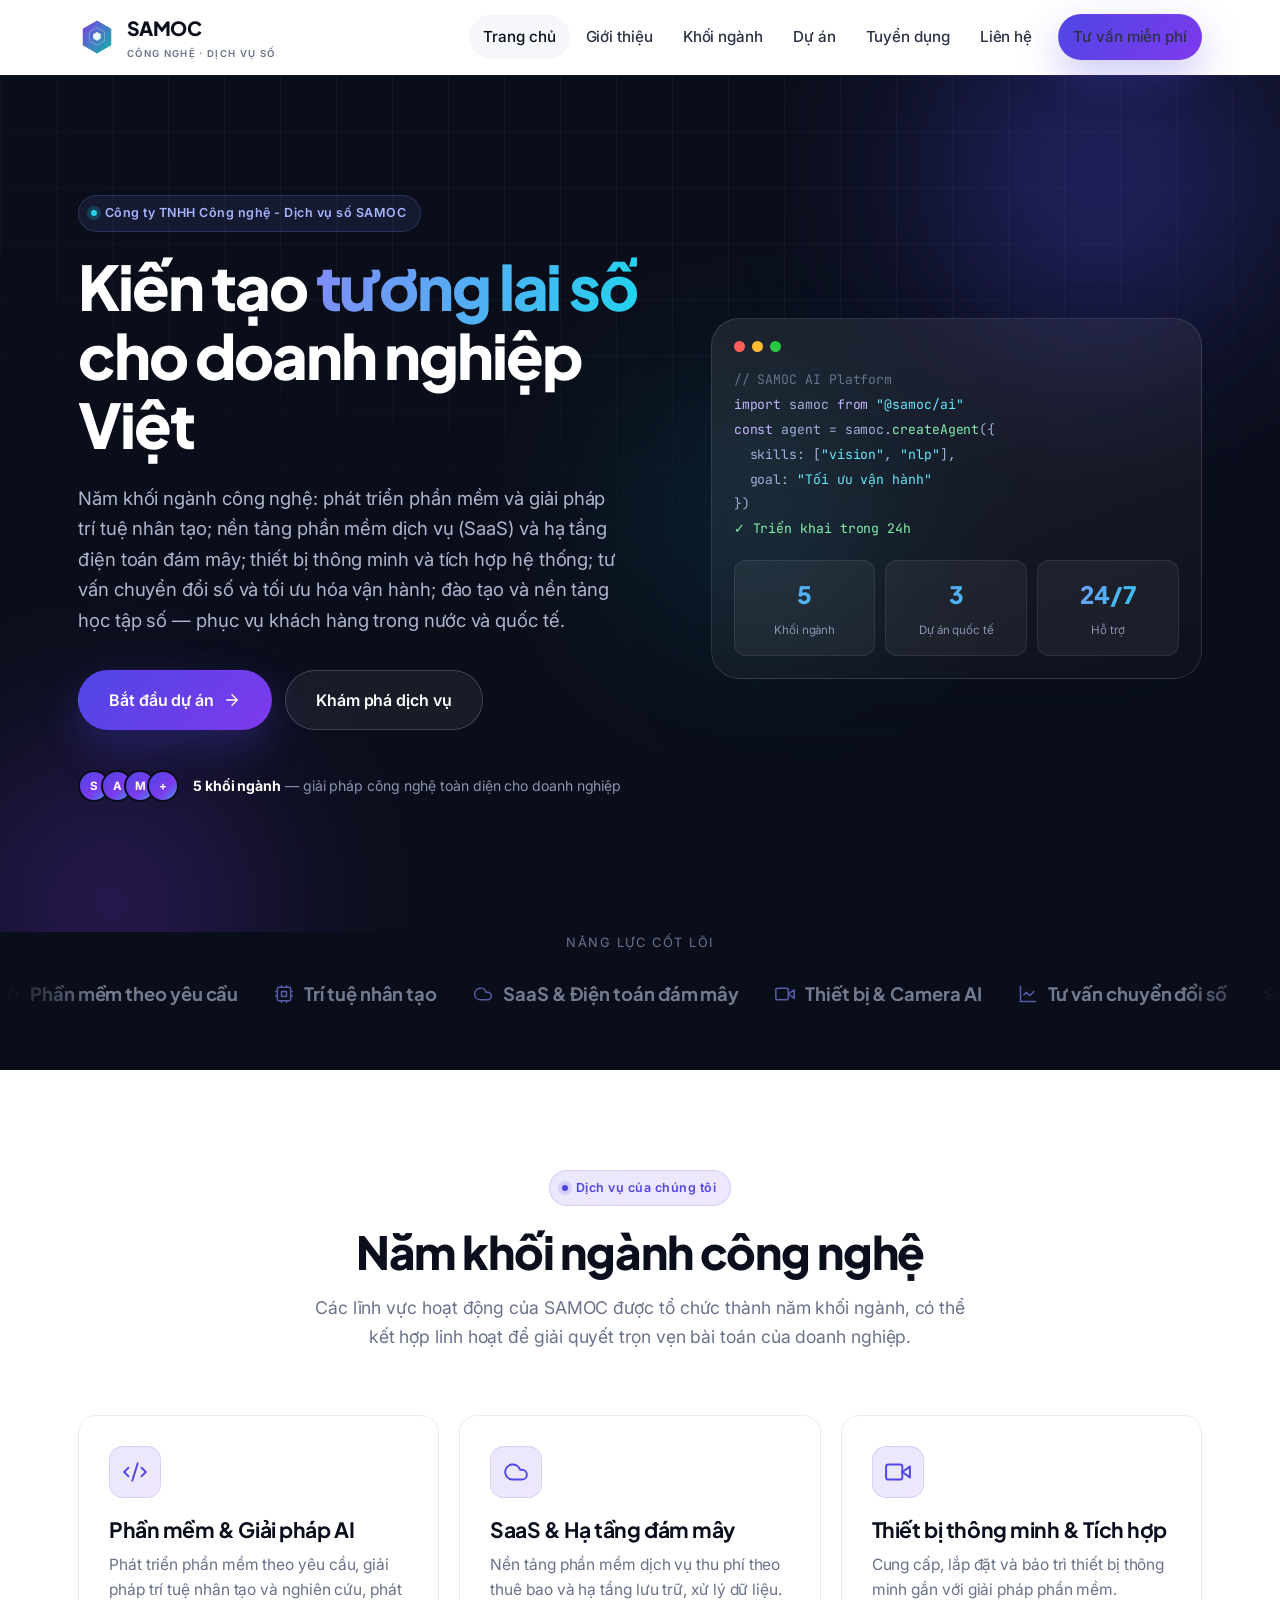
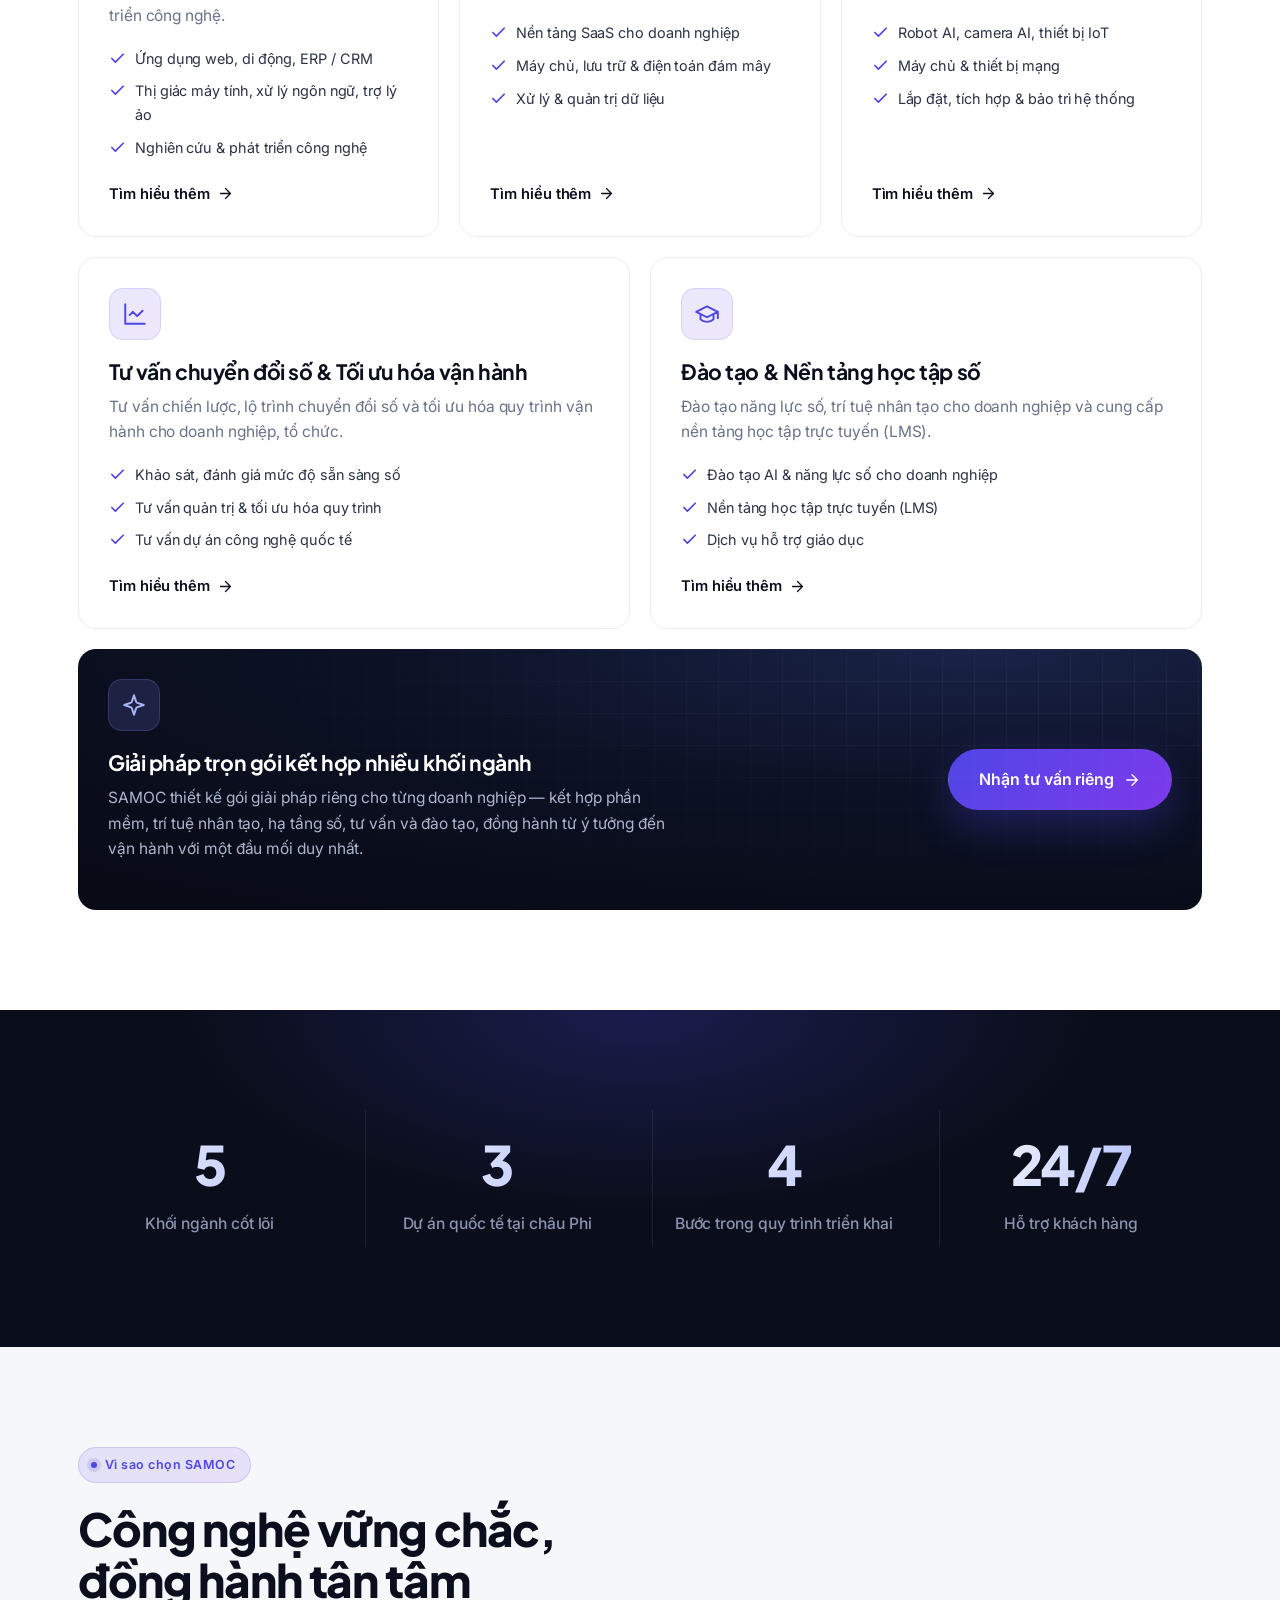
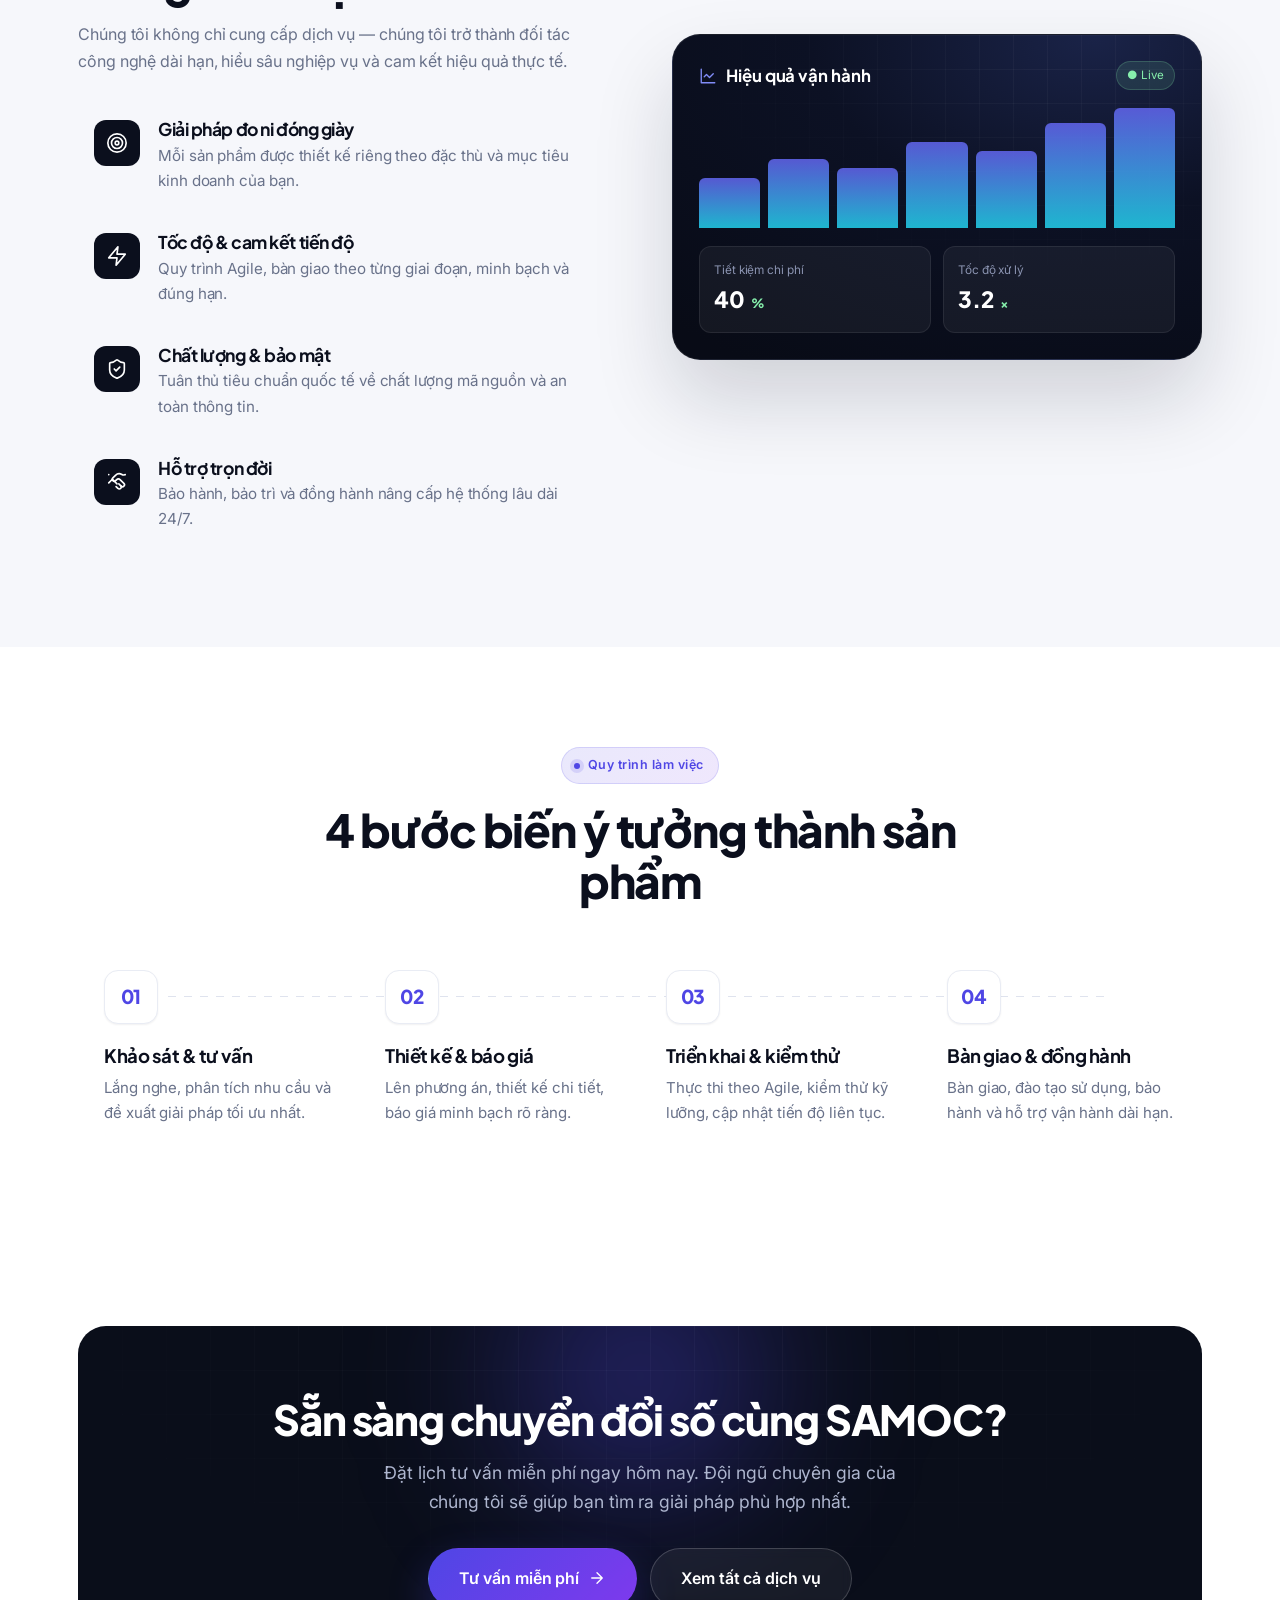
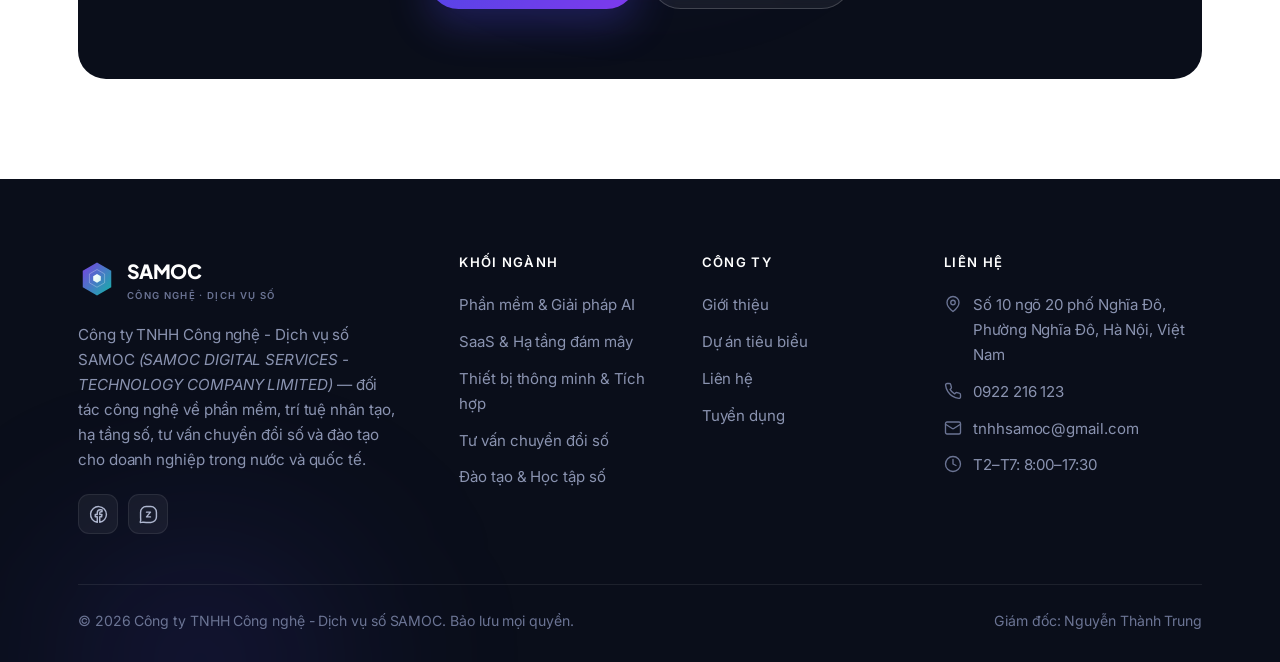
==== commit 642c99dd: "Make service card links clickable and remove the coming-soon label The hover overlay on .bento-card " ====
--- a/samoc-website-main/index.html
+++ b/samoc-website-main/index.html
@@ -163,7 +163,7 @@
 
         <div class="bento-card span-2 reveal" data-delay="2">
           <div class="svc-ic"><svg class="icon" viewBox="0 0 24 24"><path d="M23 7l-7 5 7 5V7z"/><rect x="1" y="5" width="15" height="14" rx="2"/></svg></div>
-          <h3>Thiết bị thông minh &amp; Tích hợp <span class="soon">Sắp triển khai</span></h3>
+          <h3>Thiết bị thông minh &amp; Tích hợp</h3>
           <p>Cung cấp, lắp đặt và bảo trì thiết bị thông minh gắn với giải pháp phần mềm.</p>
           <ul>
             <li><svg class="icon" viewBox="0 0 24 24"><path d="M20 6 9 17l-5-5"/></svg>Robot AI, camera AI, thiết bị IoT</li>
--- a/samoc-website-main/assets/css/style.css
+++ b/samoc-website-main/assets/css/style.css
@@ -203,7 +203,7 @@
   display: flex; flex-direction: column;
 }
 .bento-card::before {
-  content: ""; position: absolute; inset: 0; opacity: 0; transition: opacity .35s;
+  content: ""; position: absolute; inset: 0; opacity: 0; transition: opacity .35s; pointer-events: none;
   background: radial-gradient(380px circle at var(--mx,80%) var(--my,0%), rgba(79,70,229,.07), transparent 60%);
 }
 .bento-card:hover { transform: translateY(-5px); box-shadow: var(--shadow-md); border-color: var(--c-line-2); }
@@ -228,7 +228,7 @@
 .svc-link:hover .icon { transform: translateX(4px); }
 
 .bento-card.dark { background: var(--grad-dark); color: #fff; border: none; justify-content: center; }
-.bento-card.dark::after { content:""; position:absolute; inset:0; background-image: linear-gradient(rgba(255,255,255,.04) 1px, transparent 1px), linear-gradient(90deg, rgba(255,255,255,.04) 1px, transparent 1px); background-size: 32px 32px; mask-image: radial-gradient(80% 80% at 80% 20%, #000, transparent); }
+.bento-card.dark::after { content:""; position:absolute; inset:0; pointer-events:none; background-image: linear-gradient(rgba(255,255,255,.04) 1px, transparent 1px), linear-gradient(90deg, rgba(255,255,255,.04) 1px, transparent 1px); background-size: 32px 32px; mask-image: radial-gradient(80% 80% at 80% 20%, #000, transparent); }
 .bento-card.dark > * { position: relative; }
 .bento-card.dark h3 { color: #fff; }
 .bento-card.dark p { color: #aeb6cf; }
@@ -525,6 +525,3 @@
   .reveal { opacity: 1; transform: none; }
 }
 
-/* Nhãn "Sắp triển khai" cho khối ngành chưa hoạt động */
-.soon{display:inline-block;vertical-align:middle;margin-left:6px;padding:3px 10px;border-radius:999px;font-family:var(--font-body);font-size:.68rem;font-weight:600;letter-spacing:.04em;text-transform:uppercase;color:#92400e;background:#fef3c7;border:1px solid #fcd34d;white-space:nowrap}
-.svc-block .soon{margin:0 0 14px}
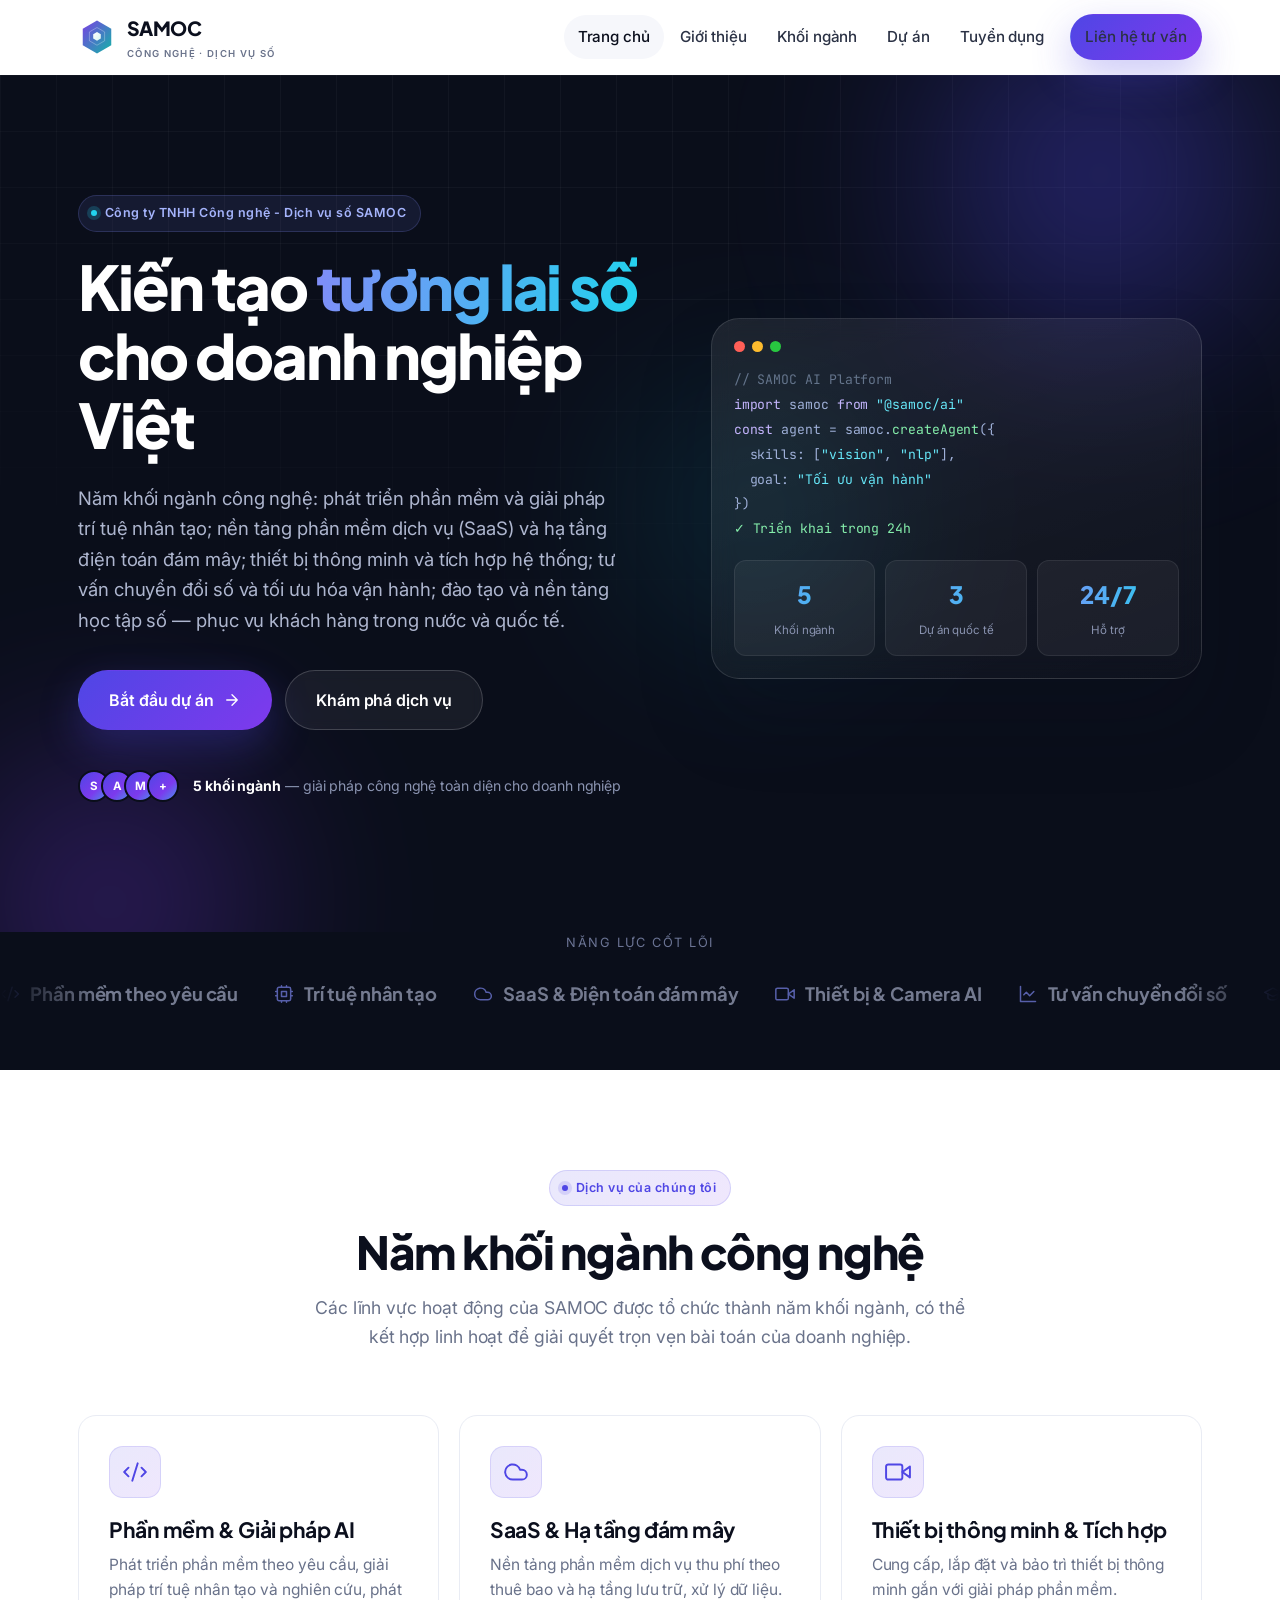
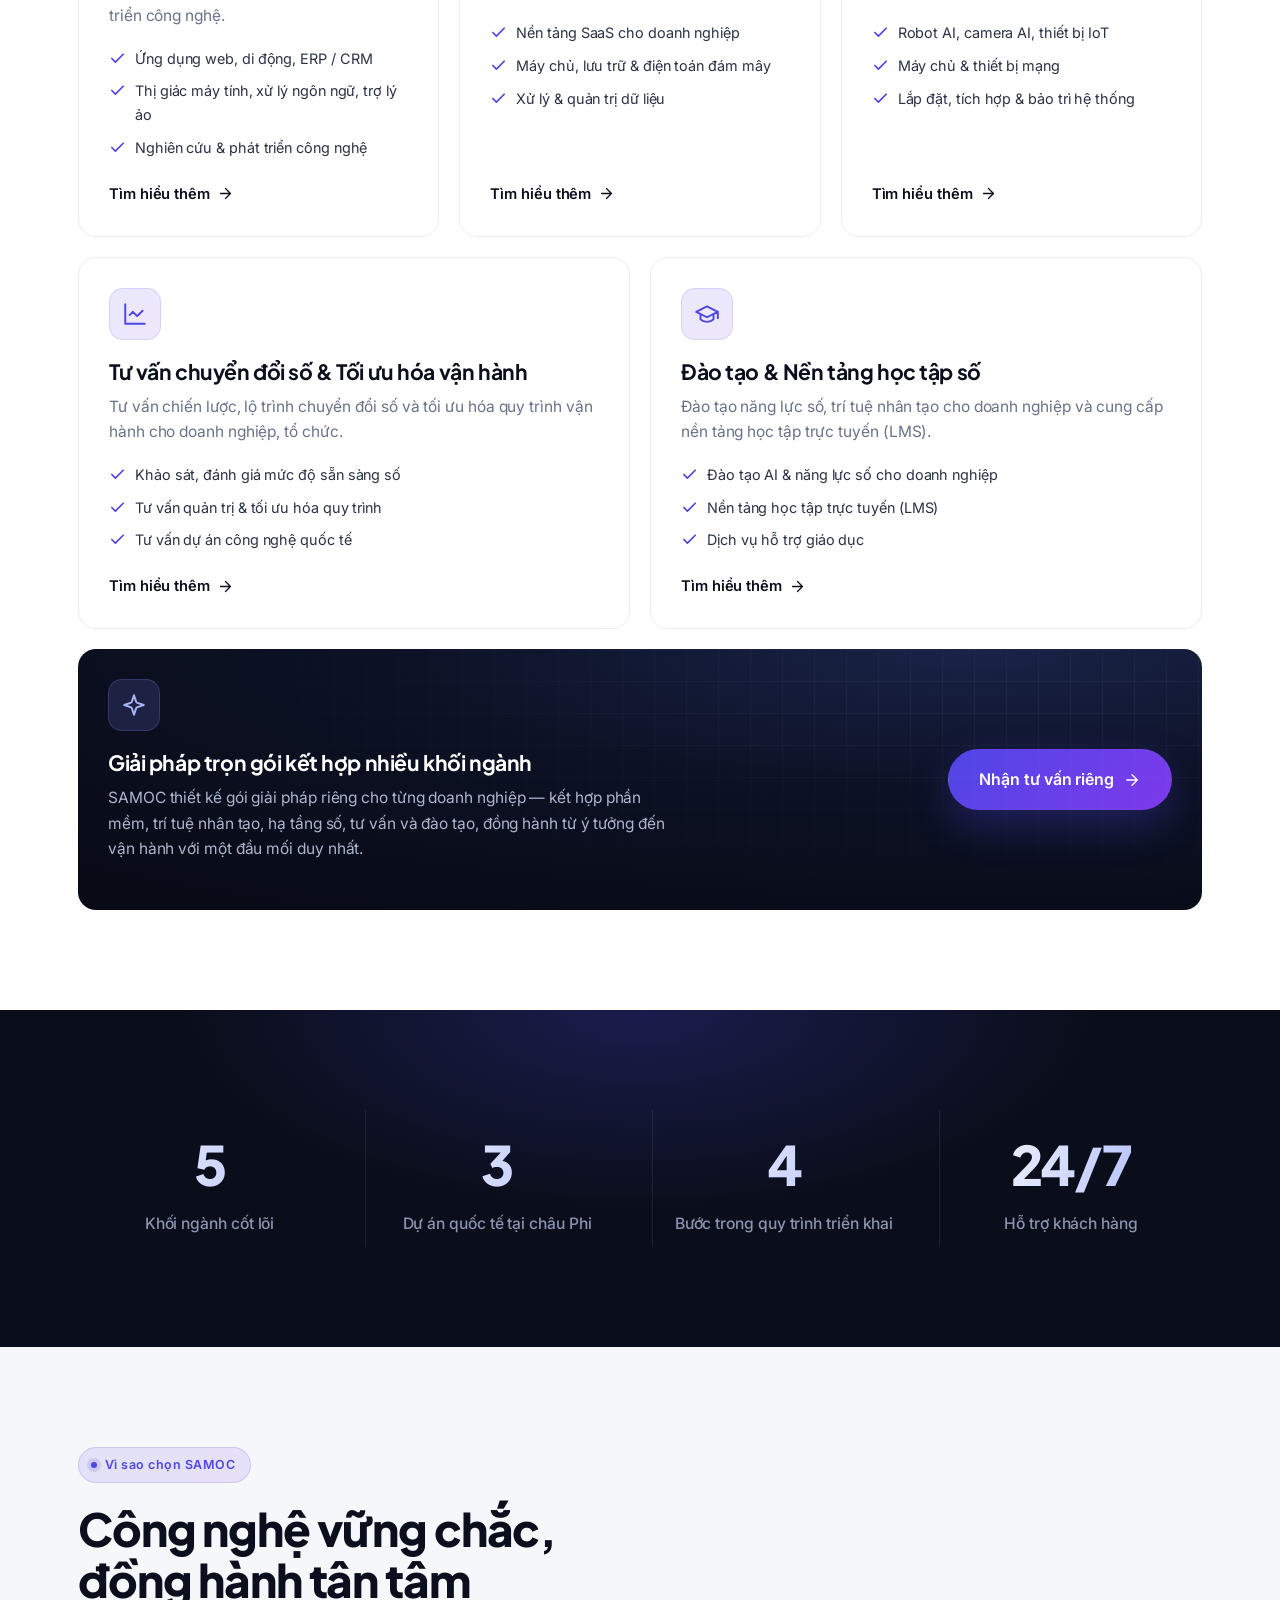
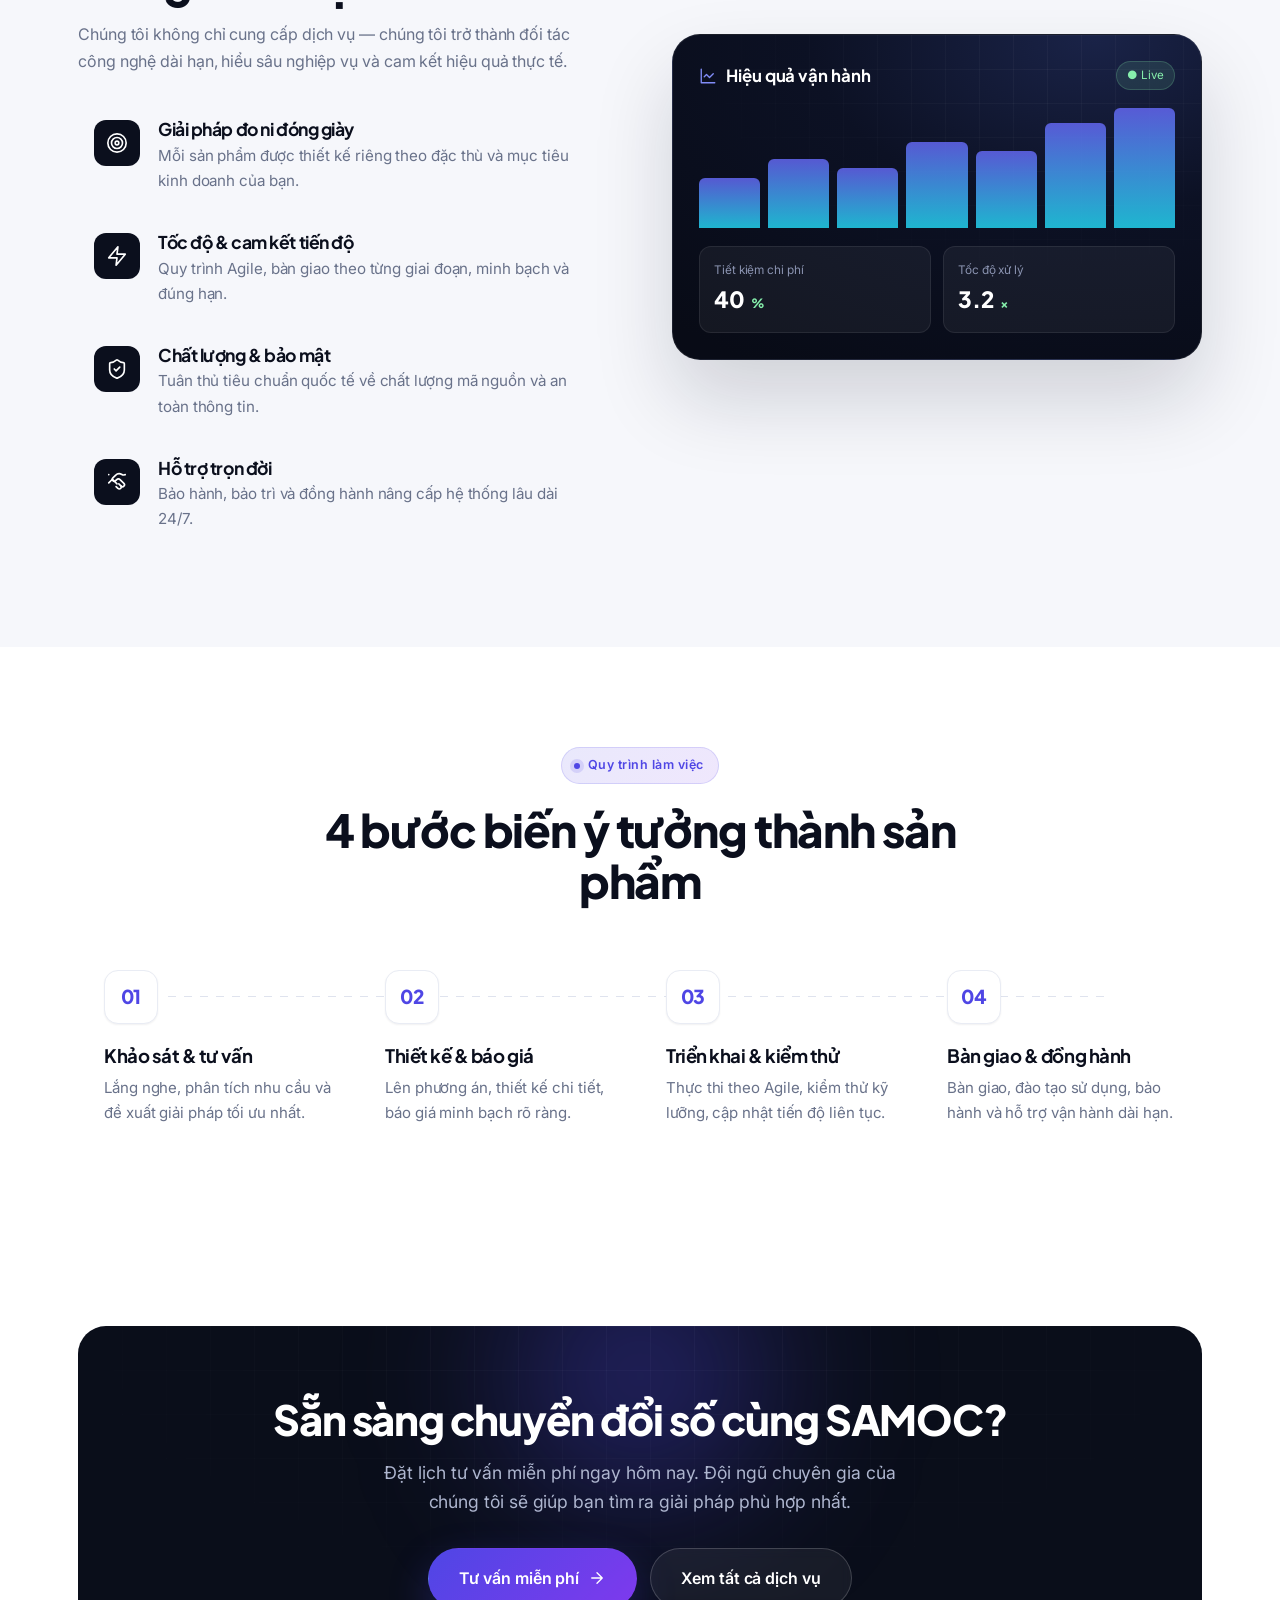
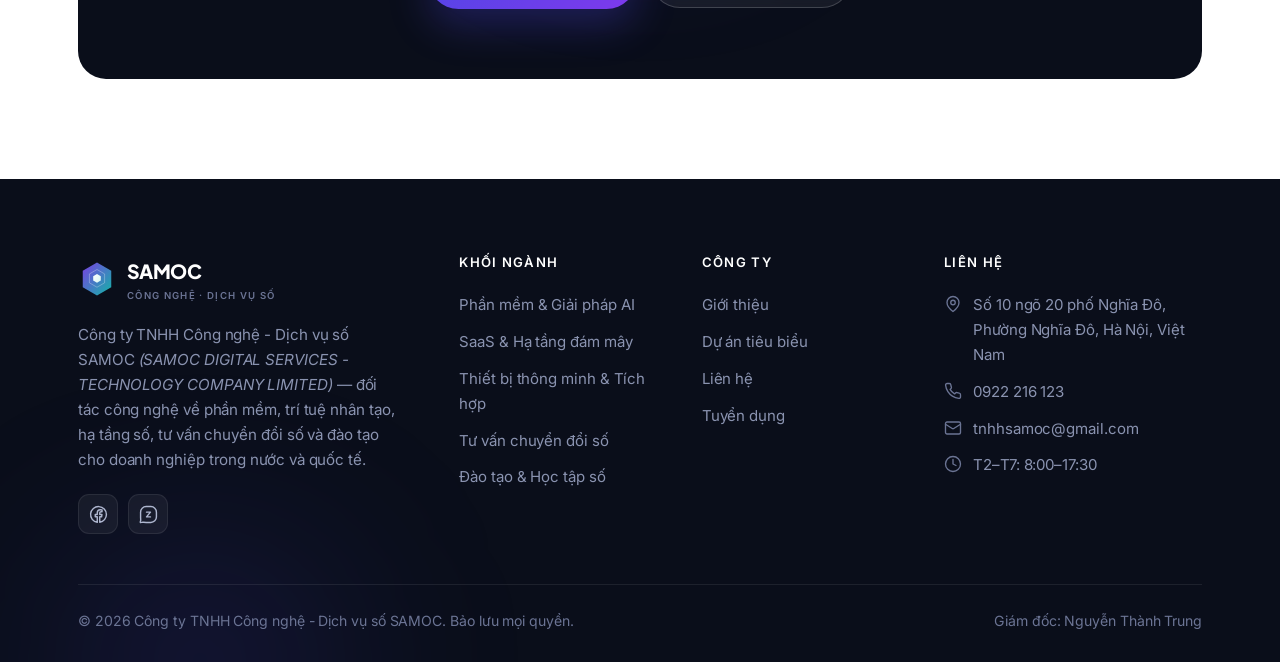
==== commit 4c0032cb: "Merge duplicate header contact links into a single button Co-Authored-By: Claude Fable 5.2 <noreply@" ====
--- a/samoc-website-main/index.html
+++ b/samoc-website-main/index.html
@@ -53,8 +53,7 @@
         <a href="services.html">Khối ngành</a>
         <a href="projects.html">Dự án</a>
         <a href="careers.html">Tuyển dụng</a>
-        <a href="contact.html">Liên hệ</a>
-        <a href="contact.html#contactForm" class="btn btn-brand nav-cta">Tư vấn miễn phí</a>
+        <a href="contact.html" class="btn btn-brand nav-cta">Liên hệ tư vấn</a>
       </nav>
       <button class="nav-toggle" id="navToggle" aria-label="Mở menu" aria-expanded="false" aria-controls="navLinks">
         <svg class="icon" viewBox="0 0 24 24"><path d="M4 6h16M4 12h16M4 18h16"/></svg>
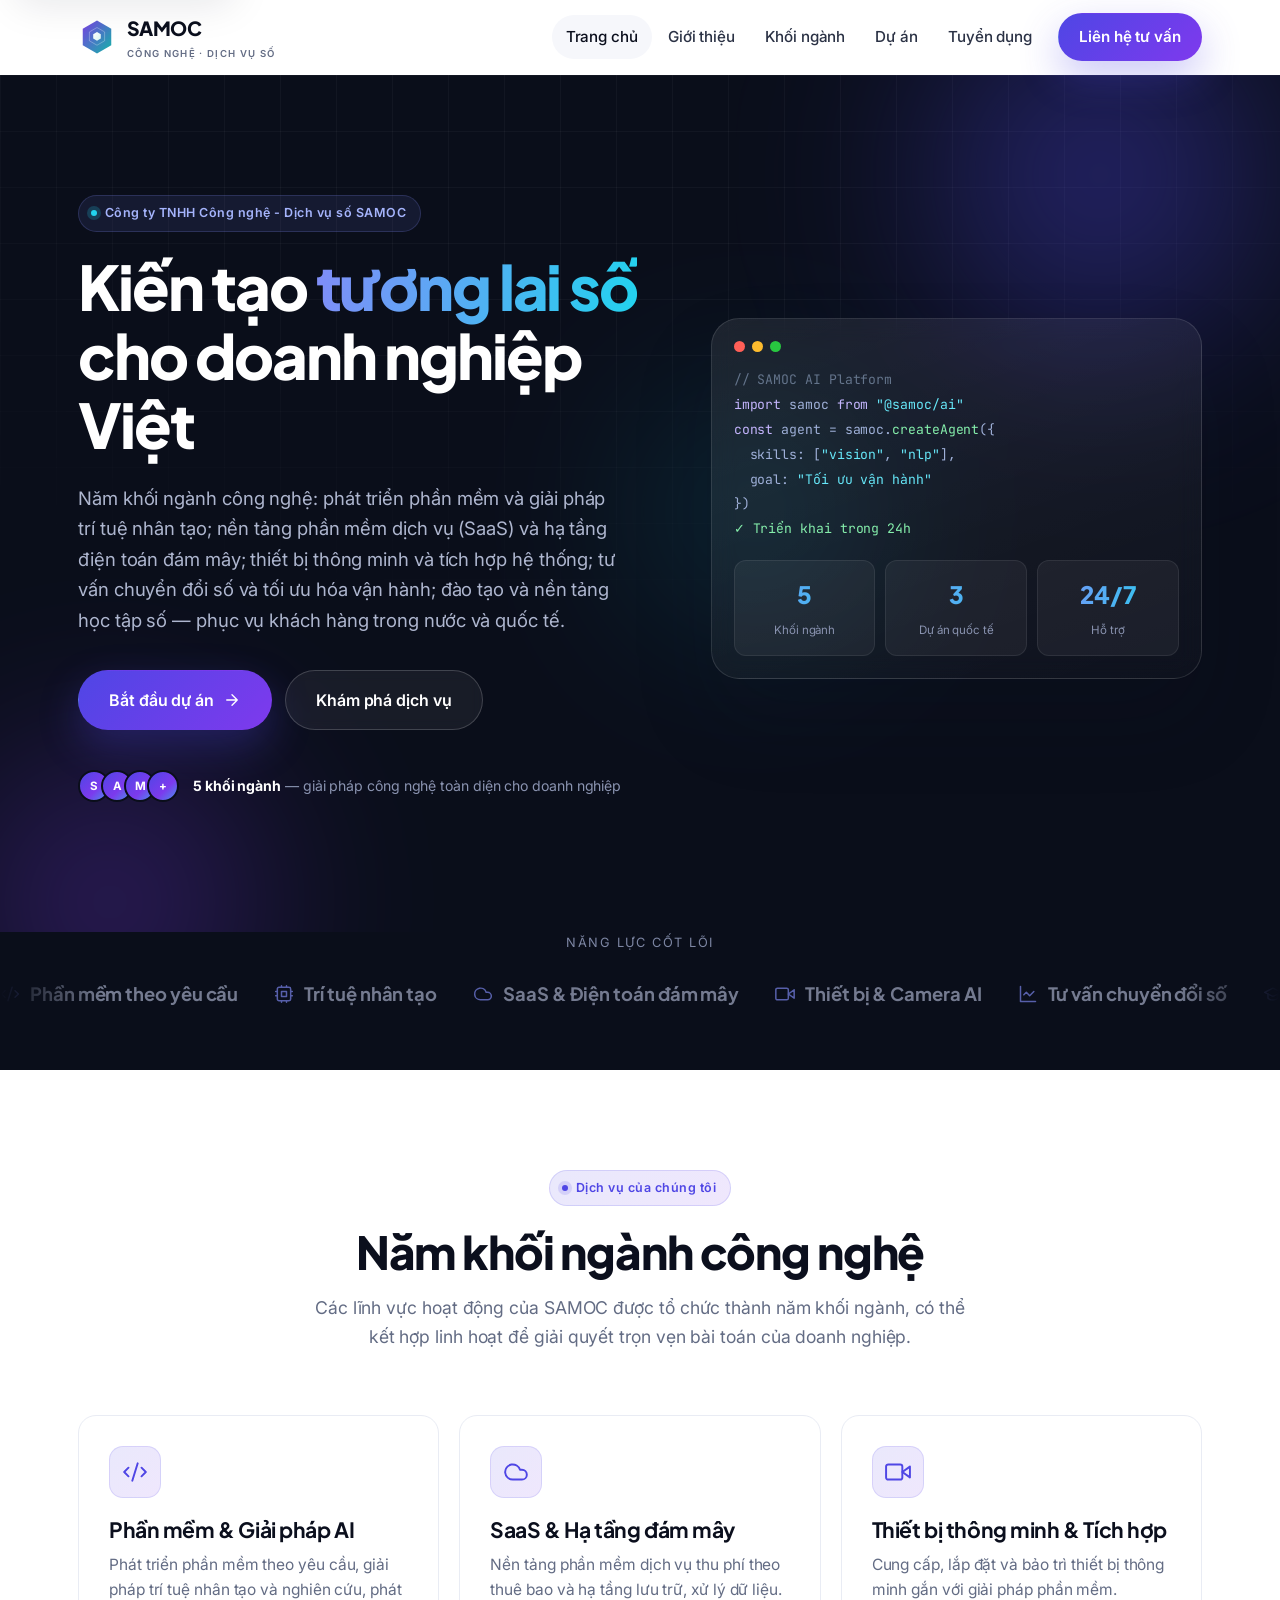
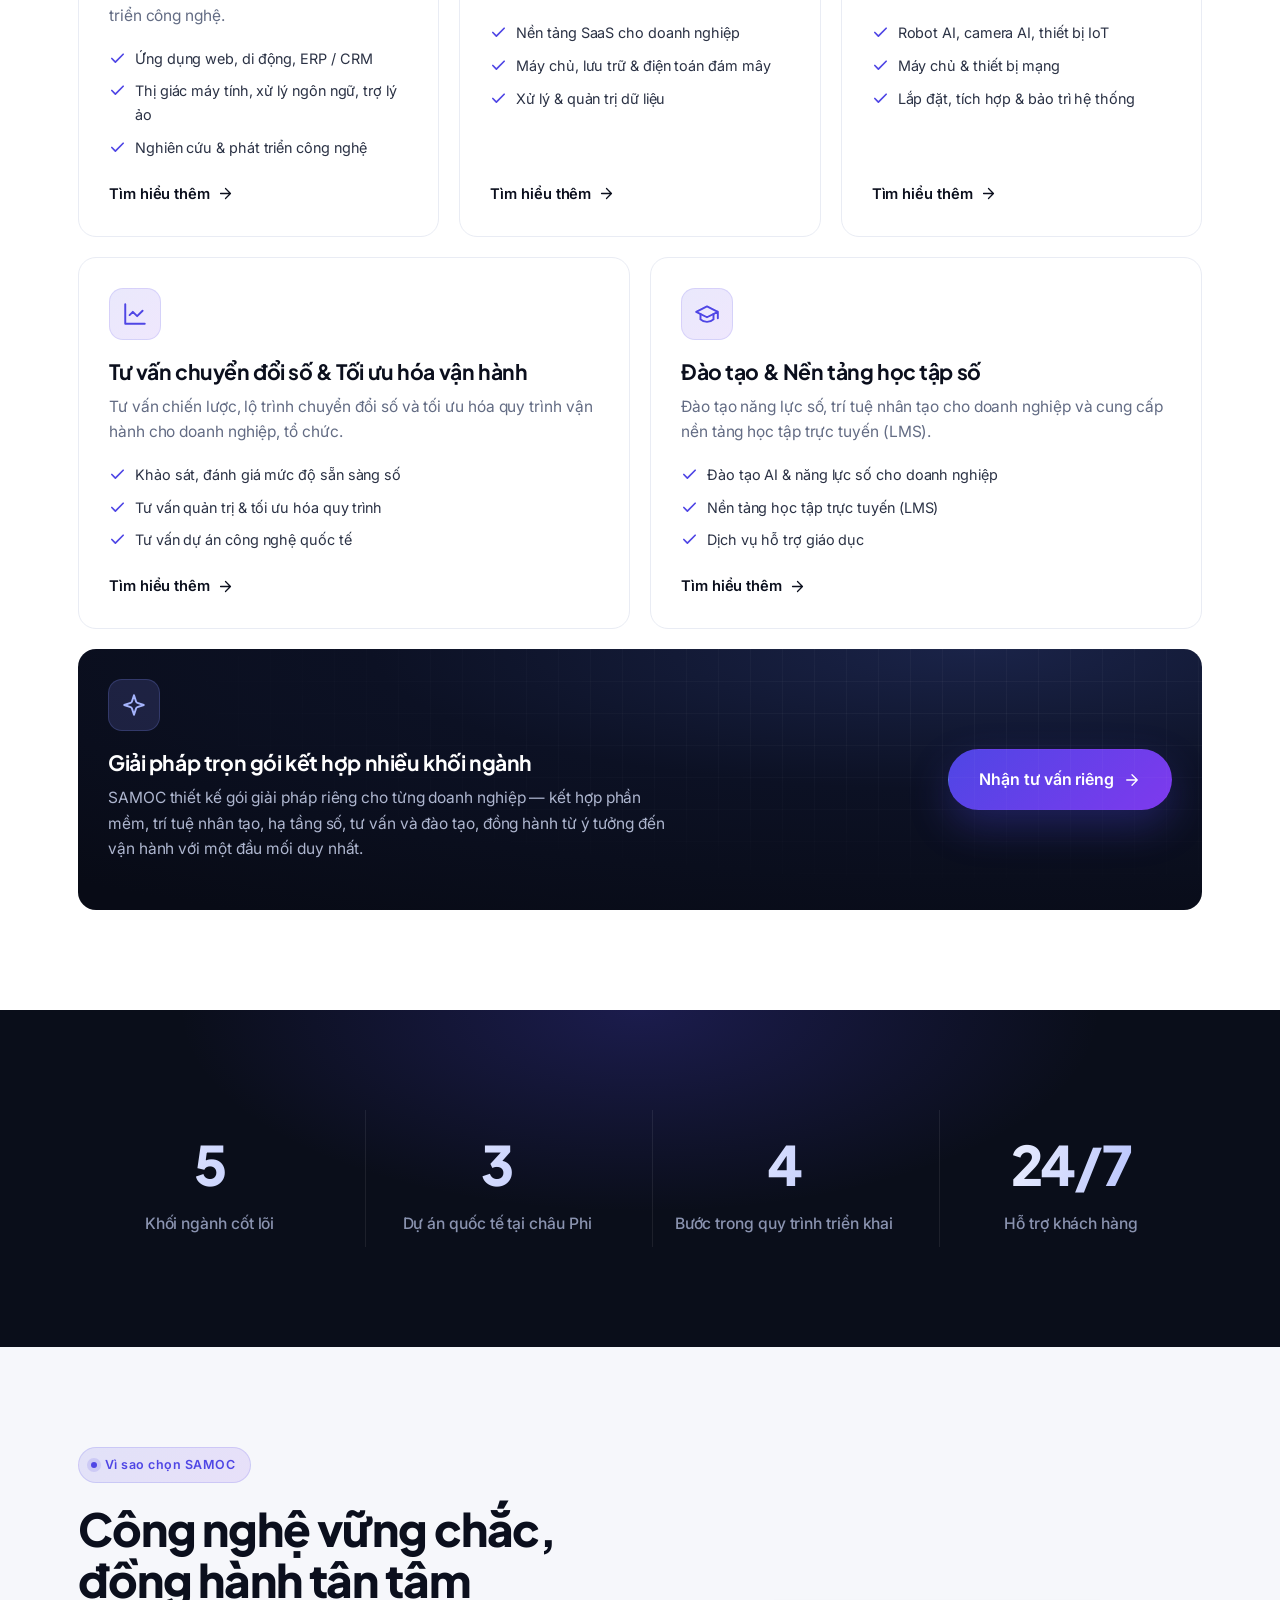
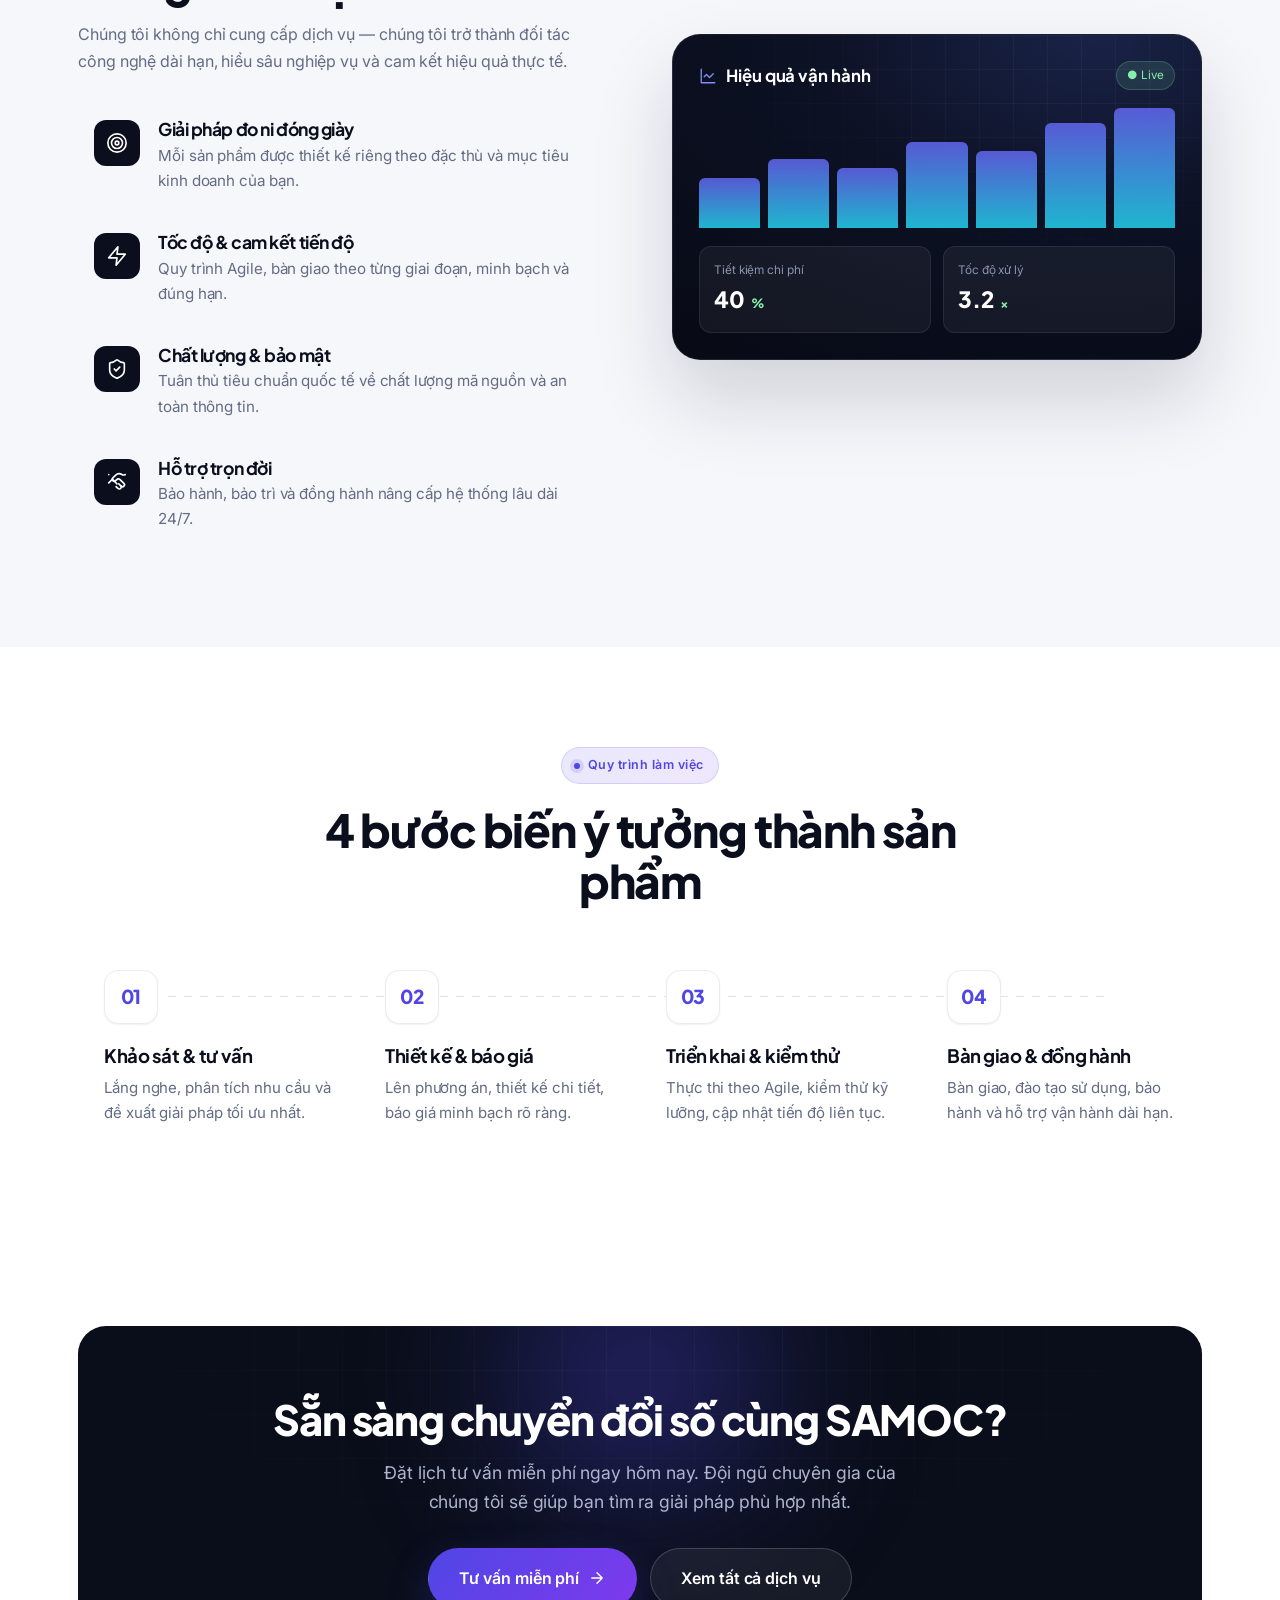
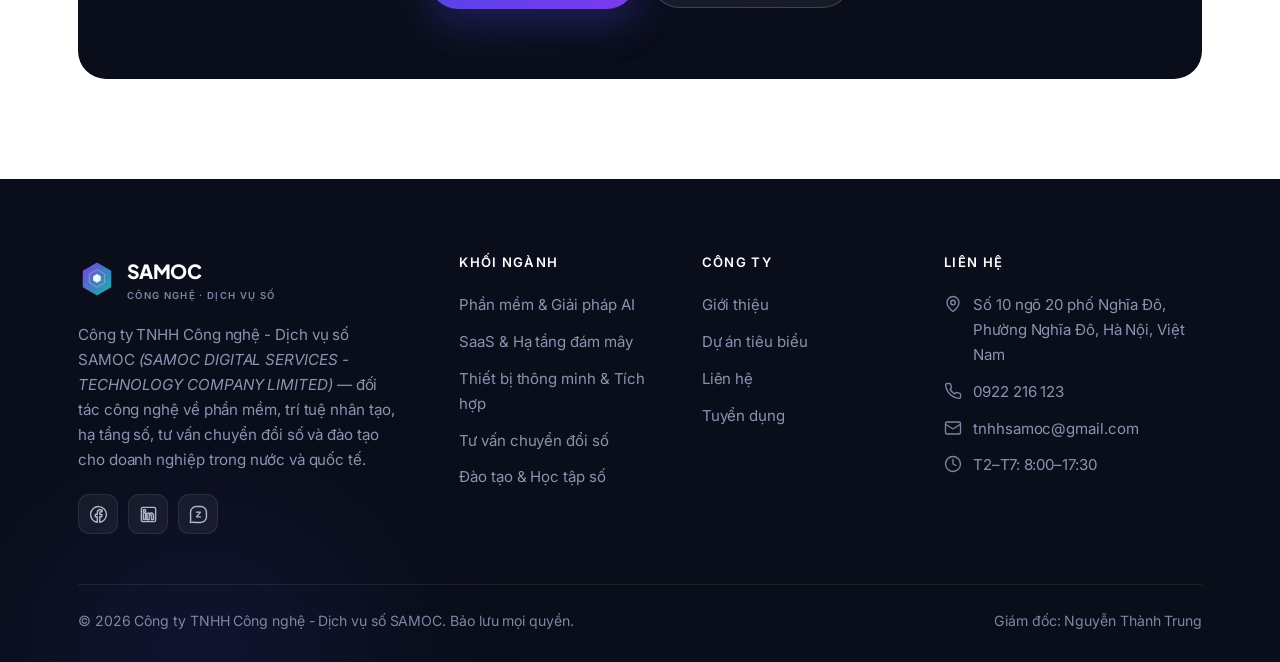
==== commit 03f28c4a: "Fix nav button contrast, restore LinkedIn icon and resolve accessibility issues - Nav CTA: white tex" ====
--- a/samoc-website-main/index.html
+++ b/samoc-website-main/index.html
@@ -25,11 +25,12 @@
   <link rel="stylesheet" href="assets/css/style.css" />
 </head>
 <body>
+  <a class="skip-link" href="#main">Bỏ qua phần điều hướng</a>
 
   <!-- HEADER -->
   <header class="site-header">
     <div class="container nav">
-      <a href="index.html" class="brand" aria-label="SAMOC trang chủ">
+      <a href="index.html" class="brand">
 <svg class="logo" viewBox="0 0 120 120" fill="none" xmlns="http://www.w3.org/2000/svg" aria-hidden="true">
   <defs>
     <linearGradient id="tg" x1="0" y1="0" x2="1" y2="1">
@@ -48,18 +49,20 @@
         <span>SAMOC<small>Công nghệ · Dịch vụ số</small></span>
       </a>
       <nav class="nav-links" id="navLinks">
-        <a href="index.html" class="active">Trang chủ</a>
+        <a href="index.html" class="active" aria-current="page">Trang chủ</a>
         <a href="about.html">Giới thiệu</a>
         <a href="services.html">Khối ngành</a>
         <a href="projects.html">Dự án</a>
         <a href="careers.html">Tuyển dụng</a>
         <a href="contact.html" class="btn btn-brand nav-cta">Liên hệ tư vấn</a>
       </nav>
-      <button class="nav-toggle" id="navToggle" aria-label="Mở menu" aria-expanded="false" aria-controls="navLinks">
+      <button type="button" class="nav-toggle" id="navToggle" aria-label="Mở menu" aria-expanded="false" aria-controls="navLinks">
         <svg class="icon" viewBox="0 0 24 24"><path d="M4 6h16M4 12h16M4 18h16"/></svg>
       </button>
     </div>
   </header>
+
+  <main id="main">
 
   <!-- HERO -->
   <section class="hero">
@@ -234,19 +237,19 @@
           <div class="feature-list">
             <div class="feature-item">
               <div class="fi-icon"><svg class="icon" viewBox="0 0 24 24"><circle cx="12" cy="12" r="10"/><circle cx="12" cy="12" r="6"/><circle cx="12" cy="12" r="2"/></svg></div>
-              <div><h4>Giải pháp đo ni đóng giày</h4><p>Mỗi sản phẩm được thiết kế riêng theo đặc thù và mục tiêu kinh doanh của bạn.</p></div>
+              <div><h3>Giải pháp đo ni đóng giày</h3><p>Mỗi sản phẩm được thiết kế riêng theo đặc thù và mục tiêu kinh doanh của bạn.</p></div>
             </div>
             <div class="feature-item">
               <div class="fi-icon"><svg class="icon" viewBox="0 0 24 24"><path d="M13 2 3 14h9l-1 8 10-12h-9z"/></svg></div>
-              <div><h4>Tốc độ &amp; cam kết tiến độ</h4><p>Quy trình Agile, bàn giao theo từng giai đoạn, minh bạch và đúng hạn.</p></div>
+              <div><h3>Tốc độ &amp; cam kết tiến độ</h3><p>Quy trình Agile, bàn giao theo từng giai đoạn, minh bạch và đúng hạn.</p></div>
             </div>
             <div class="feature-item">
               <div class="fi-icon"><svg class="icon" viewBox="0 0 24 24"><path d="M20 13c0 5-3.5 7.5-7.66 8.95a1 1 0 0 1-.67-.01C7.5 20.5 4 18 4 13V6a1 1 0 0 1 1-1c2 0 4.5-1.2 6.24-2.72a1.17 1.17 0 0 1 1.52 0C14.51 3.81 17 5 19 5a1 1 0 0 1 1 1z"/><path d="m9 12 2 2 4-4"/></svg></div>
-              <div><h4>Chất lượng &amp; bảo mật</h4><p>Tuân thủ tiêu chuẩn quốc tế về chất lượng mã nguồn và an toàn thông tin.</p></div>
+              <div><h3>Chất lượng &amp; bảo mật</h3><p>Tuân thủ tiêu chuẩn quốc tế về chất lượng mã nguồn và an toàn thông tin.</p></div>
             </div>
             <div class="feature-item">
               <div class="fi-icon"><svg class="icon" viewBox="0 0 24 24"><path d="m11 17 2 2a1 1 0 1 0 3-3"/><path d="m14 14 2.5 2.5a1 1 0 1 0 3-3l-3.88-3.88a3 3 0 0 0-4.24 0l-.88.88a1 1 0 1 1-3-3l2.81-2.81a5.79 5.79 0 0 1 7.06-.87l.47.28a2 2 0 0 0 1.42.25L21 4"/><path d="M3 4h.01M3 13l4-4 5 5"/></svg></div>
-              <div><h4>Hỗ trợ trọn đời</h4><p>Bảo hành, bảo trì và đồng hành nâng cấp hệ thống lâu dài 24/7.</p></div>
+              <div><h3>Hỗ trợ trọn đời</h3><p>Bảo hành, bảo trì và đồng hành nâng cấp hệ thống lâu dài 24/7.</p></div>
             </div>
           </div>
         </div>
@@ -281,10 +284,10 @@
       </div>
       <div class="process-grid">
         <div class="process-line"></div>
-        <div class="process-step reveal"><div class="num">01</div><h4>Khảo sát &amp; tư vấn</h4><p>Lắng nghe, phân tích nhu cầu và đề xuất giải pháp tối ưu nhất.</p></div>
-        <div class="process-step reveal" data-delay="1"><div class="num">02</div><h4>Thiết kế &amp; báo giá</h4><p>Lên phương án, thiết kế chi tiết, báo giá minh bạch rõ ràng.</p></div>
-        <div class="process-step reveal" data-delay="2"><div class="num">03</div><h4>Triển khai &amp; kiểm thử</h4><p>Thực thi theo Agile, kiểm thử kỹ lưỡng, cập nhật tiến độ liên tục.</p></div>
-        <div class="process-step reveal" data-delay="3"><div class="num">04</div><h4>Bàn giao &amp; đồng hành</h4><p>Bàn giao, đào tạo sử dụng, bảo hành và hỗ trợ vận hành dài hạn.</p></div>
+        <div class="process-step reveal"><div class="num">01</div><h3>Khảo sát &amp; tư vấn</h3><p>Lắng nghe, phân tích nhu cầu và đề xuất giải pháp tối ưu nhất.</p></div>
+        <div class="process-step reveal" data-delay="1"><div class="num">02</div><h3>Thiết kế &amp; báo giá</h3><p>Lên phương án, thiết kế chi tiết, báo giá minh bạch rõ ràng.</p></div>
+        <div class="process-step reveal" data-delay="2"><div class="num">03</div><h3>Triển khai &amp; kiểm thử</h3><p>Thực thi theo Agile, kiểm thử kỹ lưỡng, cập nhật tiến độ liên tục.</p></div>
+        <div class="process-step reveal" data-delay="3"><div class="num">04</div><h3>Bàn giao &amp; đồng hành</h3><p>Bàn giao, đào tạo sử dụng, bảo hành và hỗ trợ vận hành dài hạn.</p></div>
       </div>
     </div>
   </section>
@@ -306,6 +309,8 @@
       </div>
     </div>
   </section>
+  </main>
+
 
   <!-- FOOTER -->
   <footer class="site-footer">
@@ -320,26 +325,27 @@
           <p>Công ty TNHH Công nghệ - Dịch vụ số SAMOC <em>(SAMOC DIGITAL SERVICES - TECHNOLOGY COMPANY LIMITED)</em> — đối tác công nghệ về phần mềm, trí tuệ nhân tạo, hạ tầng số, tư vấn chuyển đổi số và đào tạo cho doanh nghiệp trong nước và quốc tế.</p>
           <div class="socials">
             <a href="https://www.facebook.com/samocdigital/" target="_blank" rel="noopener noreferrer" aria-label="Facebook SAMOC"><svg class="icon" viewBox="0 0 24 24" fill="currentColor" stroke="none"><path d="M22 12a10 10 0 1 0-11.56 9.88v-6.99H7.9V12h2.54V9.8c0-2.5 1.49-3.89 3.78-3.89 1.09 0 2.24.2 2.24.2v2.46h-1.26c-1.24 0-1.63.77-1.63 1.56V12h2.78l-.44 2.89h-2.34v6.99A10 10 0 0 0 22 12z"/></svg></a>
+            <a href="#" aria-label="LinkedIn SAMOC"><svg class="icon" viewBox="0 0 24 24" fill="currentColor" stroke="none"><path d="M19 3a2 2 0 0 1 2 2v14a2 2 0 0 1-2 2H5a2 2 0 0 1-2-2V5a2 2 0 0 1 2-2zM8.34 18.34V9.99H5.67v8.35zM7 8.84a1.55 1.55 0 1 0 0-3.1 1.55 1.55 0 0 0 0 3.1zm11.34 9.5v-4.58c0-2.45-1.31-3.59-3.06-3.59-1.41 0-2.04.78-2.39 1.32v-1.13h-2.67v8.35h2.67v-4.66c0-.25.02-.5.09-.67.2-.5.65-1.01 1.41-1.01.99 0 1.39.76 1.39 1.86v4.48z"/></svg></a>
             <a href="https://zalo.me/3719155942943261749" target="_blank" rel="noopener noreferrer" aria-label="Zalo SAMOC"><svg class="icon" viewBox="0 0 24 24" fill="none" stroke="currentColor" stroke-width="1.8" stroke-linecap="round" stroke-linejoin="round"><path d="M9 2H15A7 7 0 0 1 22 9V15A7 7 0 0 1 15 22H9C5.6 22 3.9 21.3 2.6 22.1C1.9 22.5 1.3 21.8 1.7 21.1C2.6 19.6 2 18.2 2 15V9A7 7 0 0 1 9 2Z"/><path d="M9.5 9H14.5L9.5 15H14.5"/></svg></a>
           </div>
         </div>
-        <div class="footer-col"><h5>Khối ngành</h5>
+        <div class="footer-col"><h2>Khối ngành</h2>
           <a href="services.html#software">Phần mềm &amp; Giải pháp AI</a>
           <a href="services.html#cloud">SaaS &amp; Hạ tầng đám mây</a>
           <a href="services.html#devices">Thiết bị thông minh &amp; Tích hợp</a>
           <a href="services.html#consulting">Tư vấn chuyển đổi số</a>
           <a href="services.html#education">Đào tạo &amp; Học tập số</a>
         </div>
-        <div class="footer-col"><h5>Công ty</h5>
+        <div class="footer-col"><h2>Công ty</h2>
           <a href="about.html">Giới thiệu</a>
           <a href="projects.html">Dự án tiêu biểu</a>
           <a href="contact.html">Liên hệ</a>
           <a href="careers.html">Tuyển dụng</a>
         </div>
-        <div class="footer-col footer-contact"><h5>Liên hệ</h5>
+        <div class="footer-col footer-contact"><h2>Liên hệ</h2>
           <ul>
             <li><svg class="icon" viewBox="0 0 24 24"><path d="M20 10c0 6-8 12-8 12s-8-6-8-12a8 8 0 0 1 16 0Z"/><circle cx="12" cy="10" r="3"/></svg><span>Số 10 ngõ 20 phố Nghĩa Đô, Phường Nghĩa Đô, Hà Nội, Việt Nam</span></li>
-            <li><svg class="icon" viewBox="0 0 24 24"><path d="M22 16.92v3a2 2 0 0 1-2.18 2 19.79 19.79 0 0 1-8.63-3.07 19.5 19.5 0 0 1-6-6 19.79 19.79 0 0 1-3.07-8.67A2 2 0 0 1 4.11 2h3a2 2 0 0 1 2 1.72c.13.96.36 1.9.7 2.81a2 2 0 0 1-.45 2.11L8.09 9.91a16 16 0 0 0 6 6l1.27-1.27a2 2 0 0 1 2.11-.45c.91.34 1.85.57 2.81.7A2 2 0 0 1 22 16.92z"/></svg><a href="tel:0922216123">0922 216 123</a></li>
+            <li><svg class="icon" viewBox="0 0 24 24"><path d="M22 16.92v3a2 2 0 0 1-2.18 2 19.79 19.79 0 0 1-8.63-3.07 19.5 19.5 0 0 1-6-6 19.79 19.79 0 0 1-3.07-8.67A2 2 0 0 1 4.11 2h3a2 2 0 0 1 2 1.72c.13.96.36 1.9.7 2.81a2 2 0 0 1-.45 2.11L8.09 9.91a16 16 0 0 0 6 6l1.27-1.27a2 2 0 0 1 2.11-.45c.91.34 1.85.57 2.81.7A2 2 0 0 1 22 16.92z"/></svg><a href="tel:0922216123">0922&nbsp;216&nbsp;123</a></li>
             <li><svg class="icon" viewBox="0 0 24 24"><rect width="20" height="16" x="2" y="4" rx="2"/><path d="m22 7-8.97 5.7a1.94 1.94 0 0 1-2.06 0L2 7"/></svg><a href="mailto:tnhhsamoc@gmail.com">tnhhsamoc@gmail.com</a></li>
             <li><svg class="icon" viewBox="0 0 24 24"><circle cx="12" cy="12" r="10"/><path d="M12 6v6l4 2"/></svg><span>T2–T7: 8:00–17:30</span></li>
           </ul>
--- a/samoc-website-main/assets/css/style.css
+++ b/samoc-website-main/assets/css/style.css
@@ -15,7 +15,7 @@
   --c-ink: #0b0f1d;
   --c-ink-2: #11162a;
   --c-text: #2b3245;
-  --c-muted: #69728a;
+  --c-muted: #636c84;
   --c-faint: #98a1b6;
 
   /* Surfaces */
@@ -133,6 +133,11 @@
 .nav-links > a { padding: 9px 14px; border-radius: var(--radius-pill); font-weight: 500; font-size: .95rem; color: var(--c-text); white-space: nowrap; transition: background .2s, color .2s; }
 .nav-links > a:hover, .nav-links > a.active { background: var(--c-bg-soft); color: var(--c-ink); }
 .nav-cta { margin-left: 10px; }
+/* Nút nổi bật trên thanh điều hướng: giữ nền thương hiệu và chữ trắng (quy tắc .nav-links > a phía trên ghi đè màu chữ của .btn-brand) */
+.nav-links > a.nav-cta,
+.nav-links > a.nav-cta:hover,
+.nav-links > a.nav-cta:focus-visible { color: #fff; background: var(--grad-brand); background-size: 160% 160%; }
+.nav-links > a.nav-cta { padding: 10px 20px; font-weight: 600; }
 .nav-toggle { display: none; background: none; border: none; cursor: pointer; color: var(--c-ink); padding: 6px; }
 .nav-toggle .icon { width: 26px; height: 26px; }
 
@@ -186,7 +191,7 @@
 
 /* Marquee */
 .logos-strip { background: var(--c-dark); padding: 0 0 60px; overflow: hidden; }
-.logos-strip .label { text-align: center; color: #6b7494; font-size: .8rem; letter-spacing: .12em; text-transform: uppercase; margin-bottom: 26px; }
+.logos-strip .label { text-align: center; color: #7d86a3; font-size: .8rem; letter-spacing: .12em; text-transform: uppercase; margin-bottom: 26px; }
 .marquee { display: flex; gap: 56px; width: max-content; animation: scroll 28s linear infinite; }
 .marquee span { color: #aeb6cf; font-family: var(--font-display); font-weight: 700; font-size: 1.15rem; opacity: .65; white-space: nowrap; display: flex; align-items: center; gap: 10px; }
 .marquee span .icon { width: 20px; height: 20px; color: #818cf8; }
@@ -254,7 +259,7 @@
 .feature-item:hover { background: var(--c-bg-soft); }
 .feature-item .fi-icon { width: 46px; height: 46px; flex: none; border-radius: 12px; background: var(--c-ink); color: #fff; display: grid; place-items: center; }
 .feature-item .fi-icon .icon { width: 22px; height: 22px; }
-.feature-item h4 { font-size: 1.1rem; margin-bottom: 3px; }
+.feature-item h3 { font-size: 1.1rem; margin-bottom: 3px; }
 .feature-item p { font-size: .95rem; }
 
 /* Showcase visual (dashboard mock) */
@@ -283,7 +288,7 @@
 .process-step { padding: 0 26px; position: relative; }
 .process-step:not(:last-child)::after { content:""; position: absolute; top: 26px; right: -2px; width: 4px; height: 4px; }
 .process-step .num { width: 54px; height: 54px; border-radius: 14px; background: var(--c-bg); border: 1px solid var(--c-line); display: grid; place-items: center; font-family: var(--font-display); font-weight: 800; font-size: 1.2rem; color: var(--c-primary); box-shadow: var(--shadow-xs); margin-bottom: 22px; }
-.process-step h4 { font-size: 1.16rem; margin-bottom: 9px; }
+.process-step h3 { font-size: 1.16rem; margin-bottom: 9px; }
 .process-step p { font-size: .94rem; }
 .process-line { position: absolute; top: 26px; left: 8%; right: 8%; height: 1px; background: repeating-linear-gradient(90deg, var(--c-line-2) 0 8px, transparent 8px 16px); z-index: -1; }
 
@@ -297,7 +302,7 @@
 .program .top::after { content:""; position:absolute; inset:0; background: radial-gradient(160px circle at 85% 15%, rgba(79,70,229,.4), transparent 65%); }
 .program .top > * { position: relative; }
 .program .top .lvl { font-size: .72rem; text-transform: uppercase; letter-spacing: .1em; color: #67e8f9; font-weight: 700; }
-.program .top h4 { color: #fff; margin-top: 9px; font-size: 1.22rem; }
+.program .top h3 { color: #fff; margin-top: 9px; font-size: 1.22rem; }
 .program .body { padding: 26px; display: flex; flex-direction: column; flex: 1; }
 .program .body ul { display: grid; gap: 10px; margin-bottom: 18px; }
 .program .body li { font-size: .91rem; display: flex; gap: 9px; color: var(--c-text); align-items: flex-start; }
@@ -338,19 +343,19 @@
 .site-footer .glow { position:absolute; width:600px; height:300px; left:-100px; bottom:-150px; background: radial-gradient(circle, rgba(79,70,229,.18), transparent 65%); filter: blur(80px); }
 .footer-grid { display: grid; grid-template-columns: 1.7fr 1fr 1fr 1.3fr; gap: 44px; position: relative; }
 .site-footer .brand { color: #fff; margin-bottom: 18px; }
-.site-footer .brand small { color: #6b7494; }
+.site-footer .brand small { color: #7d86a3; }
 .footer-about p { color: #8a93b0; font-size: .95rem; margin-bottom: 22px; max-width: 320px; }
-.footer-col h5 { color: #fff; font-size: .82rem; text-transform: uppercase; letter-spacing: .1em; margin-bottom: 18px; font-family: var(--font-body); font-weight: 600; }
+.footer-col h2 { color: #fff; font-size: .82rem; text-transform: uppercase; letter-spacing: .1em; margin-bottom: 18px; font-family: var(--font-body); font-weight: 600; }
 .footer-col a, .footer-col li { display: block; color: #8a93b0; font-size: .94rem; padding: 6px 0; transition: color .2s; }
 .footer-col a:hover { color: #fff; }
 .footer-contact li { display: flex; gap: 11px; align-items: flex-start; }
 .footer-contact a { display: inline; padding: 0; }
-.footer-contact .icon { width: 18px; height: 18px; color: #6b7494; margin-top: 2px; }
+.footer-contact .icon { width: 18px; height: 18px; color: #7d86a3; margin-top: 2px; }
 .socials { display: flex; gap: 10px; margin-top: 4px; }
 .socials a { width: 40px; height: 40px; border-radius: 11px; background: rgba(255,255,255,.05); border: 1px solid rgba(255,255,255,.08); display: grid; place-items: center; color: #aeb6cf; transition: all .2s; }
 .socials a .icon { width: 19px; height: 19px; }
 .socials a:hover { background: var(--c-primary); color: #fff; border-color: var(--c-primary); transform: translateY(-2px); }
-.footer-bottom { border-top: 1px solid rgba(255,255,255,.08); margin-top: 50px; padding-top: 24px; display: flex; justify-content: space-between; flex-wrap: wrap; gap: 12px; font-size: .88rem; color: #6b7494; position: relative; }
+.footer-bottom { border-top: 1px solid rgba(255,255,255,.08); margin-top: 50px; padding-top: 24px; display: flex; justify-content: space-between; flex-wrap: wrap; gap: 12px; font-size: .88rem; color: #7d86a3; position: relative; }
 
 /* ============================================================
    Inner page hero
@@ -360,7 +365,7 @@
 .page-hero .container { position: relative; z-index: 2; }
 .page-hero h1 { color: #fff; font-size: clamp(2.2rem,4.4vw,3.3rem); font-weight: 800; letter-spacing: -.035em; }
 .page-hero p { color: #aeb6cf; max-width: 620px; margin-top: 16px; font-size: 1.12rem; }
-.breadcrumb { font-size: .86rem; color: #6b7494; margin-bottom: 18px; display: flex; gap: 8px; align-items: center; }
+.breadcrumb { font-size: .86rem; color: #7d86a3; margin-bottom: 18px; display: flex; gap: 8px; align-items: center; }
 .breadcrumb a:hover { color: #a5b4fc; }
 .breadcrumb .sep { opacity: .5; }
 
@@ -370,7 +375,7 @@
 .value:hover { transform: translateY(-4px); box-shadow: var(--shadow-md); }
 .value .vi { width: 50px; height: 50px; border-radius: 13px; background: var(--grad-brand-soft); color: var(--c-primary); border: 1px solid rgba(79,70,229,.14); display: grid; place-items: center; margin-bottom: 18px; }
 .value .vi .icon { width: 25px; height: 25px; }
-.value h4 { font-size: 1.16rem; margin-bottom: 9px; }
+.value h3 { font-size: 1.16rem; margin-bottom: 9px; }
 .value p { font-size: .95rem; }
 
 .leader { display: block; background: var(--c-bg-soft); border: 1px solid var(--c-line); border-radius: var(--radius-lg); padding: 48px; }
@@ -409,7 +414,7 @@
 .contact-info-card { background: var(--c-dark); color: #fff; border-radius: var(--radius-lg); padding: 44px; position: relative; overflow: hidden; }
 .contact-info-card .grid-bg { position:absolute; inset:0; background-image: linear-gradient(rgba(255,255,255,.04) 1px, transparent 1px), linear-gradient(90deg, rgba(255,255,255,.04) 1px, transparent 1px); background-size: 36px 36px; mask-image: radial-gradient(70% 70% at 80% 10%, #000, transparent); }
 .contact-info-card > * { position: relative; }
-.contact-info-card h3 { color: #fff; margin-bottom: 9px; font-size: 1.4rem; }
+.contact-info-card h2 { color: #fff; margin-bottom: 9px; font-size: 1.4rem; }
 .contact-info-card > p { color: #aeb6cf; margin-bottom: 30px; }
 .cinfo { display: flex; gap: 15px; margin-bottom: 22px; }
 .cinfo .ic { width: 46px; height: 46px; flex: none; border-radius: 12px; background: rgba(255,255,255,.07); border: 1px solid rgba(255,255,255,.1); display: grid; place-items: center; }
@@ -418,6 +423,7 @@
 .cinfo span { display: block; color: #aeb6cf; font-size: .92rem; }
 .cinfo a { display: block; color: #aeb6cf; font-size: .92rem; transition: color .2s; }
 .cinfo a:hover { color: #fff; }
+.form-card h2 { font-size: 1.4rem; }
 .form-card { background: #fff; border: 1px solid var(--c-line); border-radius: var(--radius-lg); padding: 44px; box-shadow: var(--shadow-sm); }
 .field { margin-bottom: 18px; }
 .field label { display: block; font-weight: 500; font-size: .9rem; margin-bottom: 8px; color: var(--c-ink); }
@@ -469,7 +475,7 @@
 .proj p { font-size:.93rem; }
 
 /* Anchor offset for sticky header */
-:target { scroll-margin-top: 96px; }
+[id] { scroll-margin-top: 100px; }
 
 /* Reveal */
 .reveal { opacity: 0; transform: translateY(26px); transition: opacity .7s var(--ease), transform .7s var(--ease); }
@@ -493,6 +499,7 @@
   .bento { grid-template-columns: repeat(6,1fr); }
   .values-grid, .programs, .testi-grid, .proj-grid { grid-template-columns: 1fr 1fr; }
   .process-grid, .stats-grid { grid-template-columns: 1fr 1fr; }
+  .process-grid { row-gap: 36px; }
   .process-line { display: none; }
   .stat + .stat { border-left: none; }
   .footer-grid { grid-template-columns: 1fr 1fr; }
@@ -501,13 +508,13 @@
 @media (max-width: 1080px) {
   .nav-toggle { display: block; }
   .nav-links {
-    position: fixed; top: 74px; left: 0; right: 0; background: rgba(255,255,255,.98); backdrop-filter: blur(20px);
+    position: fixed; top: 74px; left: 0; right: 0; background: #fff;
     flex-direction: column; align-items: stretch; padding: 16px; gap: 4px;
     border-bottom: 1px solid var(--c-line); box-shadow: var(--shadow-md);
-    transform: translateY(-130%); transition: transform .35s var(--ease); z-index: 99;
+    transform: translateY(-130%); visibility: hidden; transition: transform .35s var(--ease), visibility 0s linear .35s; z-index: 99;
   }
-  .nav-links.open { transform: translateY(0); }
-  .nav-links > a { padding: 13px 16px; }
+  .nav-links.open { transform: translateY(0); visibility: visible; transition: transform .35s var(--ease), visibility 0s; }
+  .nav-links > a, .nav-links > a.nav-cta { padding: 13px 16px; }
   .nav-cta { margin: 6px 0 0; }
 }
 @media (max-width: 680px) {
@@ -521,7 +528,11 @@
   .process-step { padding: 0; }
 }
 @media (prefers-reduced-motion: reduce) {
-  *, *::before, *::after { animation-duration: .001ms !important; transition-duration: .001ms !important; }
+  *, *::before, *::after { animation-duration: .001ms !important; animation-iteration-count: 1 !important; transition-duration: .001ms !important; }
   .reveal { opacity: 1; transform: none; }
 }
 
+/* Hỗ trợ trình đọc màn hình và điều hướng bằng bàn phím */
+.sr-only { position: absolute; width: 1px; height: 1px; padding: 0; margin: -1px; overflow: hidden; clip: rect(0,0,0,0); white-space: nowrap; border: 0; }
+.skip-link { position: absolute; left: 16px; top: -60px; z-index: 200; background: #fff; color: var(--c-ink); padding: 10px 16px; border-radius: var(--radius-sm); box-shadow: var(--shadow-md); font-weight: 600; transition: top .2s; }
+.skip-link:focus { top: 12px; }
